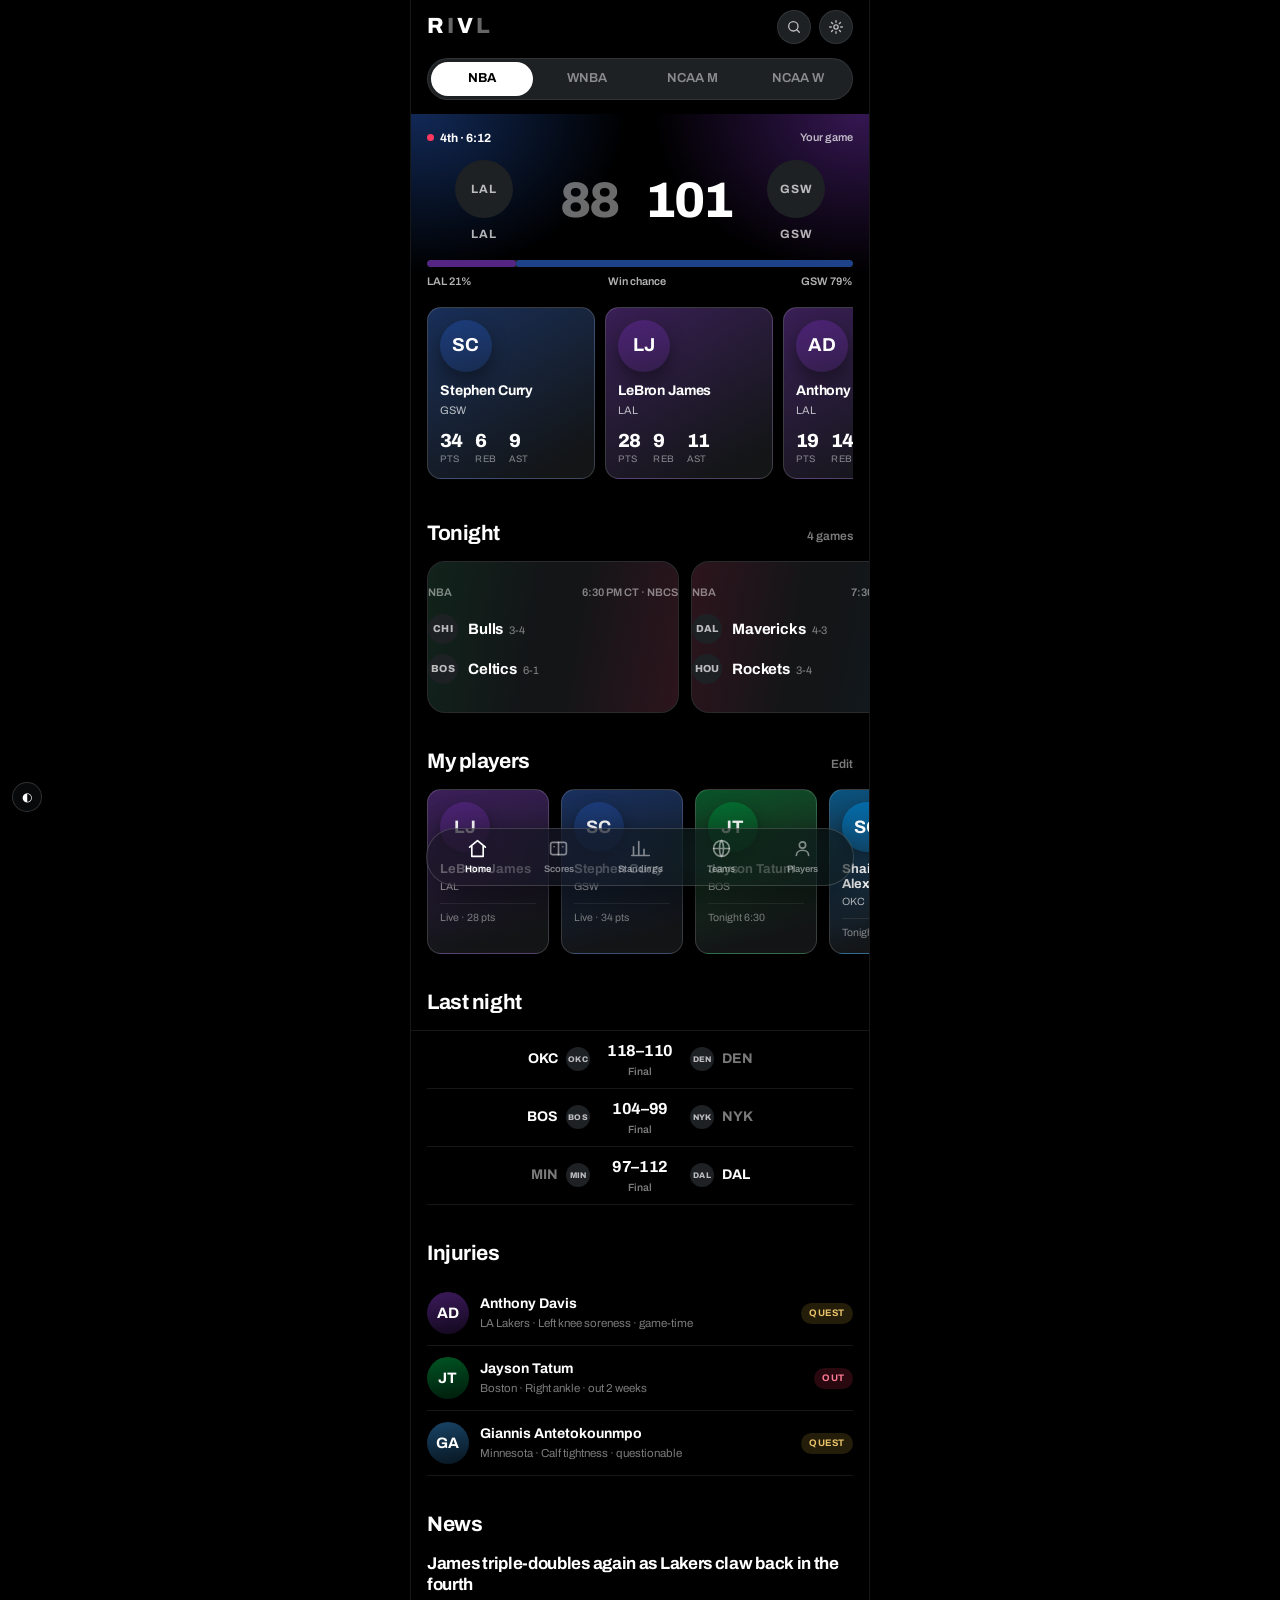
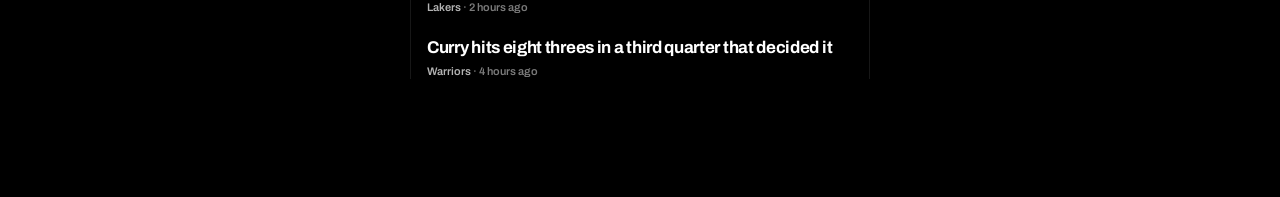
==== v6/index.html @ 4a5ff40b "v6: redesign mockup — Home and Game page Standalone design mockup at /v6/ built against the v1 desig" ====
<!doctype html>
<html lang="en">
<head>
<meta charset="utf-8">
<meta name="viewport" content="width=device-width,initial-scale=1,viewport-fit=cover,maximum-scale=1,user-scalable=no">
<meta name="theme-color" content="#000000">
<title>RIVL v6</title>
<link rel="preconnect" href="https://fonts.gstatic.com" crossorigin>
<link rel="stylesheet" href="https://fonts.googleapis.com/css2?family=Archivo:wght@400;500;600;700;800&display=swap">
<style>
:root{
  --L0:#000;--L1:#131517;--L2:#1E2124;
  --line:rgba(255,255,255,.09);--line2:rgba(255,255,255,.16);
  --t1:#fff;--t2:rgba(255,255,255,.70);--t3:rgba(255,255,255,.48);--t4:rgba(255,255,255,.32);
  --top:rgba(255,255,255,.055);
  --acc:#fff;--acc-ink:#000;
  --glass:rgba(16,18,20,.52);
  --f:'Archivo','Helvetica Neue',Arial,sans-serif;
  --gut:16px;--r:14px;--rl:18px;
  --ease:cubic-bezier(.2,.8,.2,1);
  --wash:.62;
  color-scheme:dark;
}
html[data-theme=light]{
  --L0:#EDF0F4;--L1:#fff;--L2:#E3E7EC;
  --line:rgba(0,0,0,.09);--line2:rgba(0,0,0,.15);
  --t1:#07090B;--t2:rgba(7,9,11,.62);--t3:rgba(7,9,11,.45);--t4:rgba(7,9,11,.3);
  --top:rgba(255,255,255,.9);--acc:#07090B;--acc-ink:#fff;
  --glass:rgba(255,255,255,.6);--wash:.22;color-scheme:light;
}
*{box-sizing:border-box;-webkit-tap-highlight-color:transparent}
html,body{margin:0;padding:0;background:var(--L0)}
body{font-family:var(--f);color:var(--t1);font-size:17px;line-height:1.35;
  -webkit-font-smoothing:antialiased;overflow-x:hidden;
  padding-bottom:calc(96px + env(safe-area-inset-bottom,0px))}
img{max-width:100%;display:block}
button{font:inherit;color:inherit;background:none;border:0;padding:0;cursor:pointer}
a{color:inherit;text-decoration:none}
.num{font-variant-numeric:tabular-nums;letter-spacing:-.025em}
.gut{padding-left:max(var(--gut),env(safe-area-inset-left,0px));padding-right:max(var(--gut),env(safe-area-inset-right,0px))}
.wrap{max-width:460px;margin-inline:auto;position:relative}
@media(min-width:520px){.wrap{border-inline:1px solid var(--line);min-height:100vh}}

/* press */
button,a.pressable,.card{transition:transform .3s var(--ease),background .3s var(--ease),opacity .3s var(--ease)}
button:active,a.pressable:active,.card:active{transition-duration:.06s}
.card:active{background:color-mix(in srgb,var(--t1) 6%,var(--L1))}

/* chrome */
.sbg{position:fixed;inset:0 0 auto;height:env(safe-area-inset-top,0px);z-index:40;background:var(--glass);
  backdrop-filter:blur(30px) saturate(1.8);-webkit-backdrop-filter:blur(30px) saturate(1.8)}
.hdr{position:relative;z-index:5;padding-top:calc(10px + env(safe-area-inset-top,0px));padding-bottom:4px;
  display:flex;align-items:center;justify-content:space-between;gap:10px}
.mark{font-weight:800;font-size:22px;letter-spacing:.14em}
.mark i{font-style:normal;opacity:.4}
.icons{display:flex;gap:8px}
.disc{width:34px;height:34px;border-radius:999px;background:var(--L2);display:grid;place-items:center;
  border:1px solid var(--line)}
.disc svg{width:16px;height:16px;stroke:var(--t2);fill:none;stroke-width:2;stroke-linecap:round}

.pills{display:flex;gap:3px;background:var(--L2);border:1px solid var(--line);border-radius:999px;padding:3px;margin-top:10px;
  position:sticky;top:calc(env(safe-area-inset-top,0px) + 4px);z-index:12}
.pills button{flex:1;border-radius:999px;padding:8px 2px;font-size:13px;font-weight:600;color:var(--t3);
  white-space:nowrap}
.pills button[aria-pressed=true]{background:var(--acc);color:var(--acc-ink);font-weight:700}

.tabs{position:fixed;left:50%;transform:translateX(-50%);bottom:calc(14px + env(safe-area-inset-bottom,0px));
  z-index:30;width:min(428px,calc(100% - 24px));display:flex;justify-content:space-between;
  background:var(--glass);backdrop-filter:blur(40px) saturate(1.9);-webkit-backdrop-filter:blur(40px) saturate(1.9);
  border:1px solid var(--line2);border-radius:999px;padding:9px 10px;box-shadow:0 14px 40px rgba(0,0,0,.5)}
.tabs button{flex:1;display:flex;flex-direction:column;align-items:center;gap:4px;font-size:9.5px;font-weight:600;color:var(--t3)}
.tabs button[aria-pressed=true]{color:var(--t1)}
.tabs svg{width:21px;height:21px;fill:none;stroke:currentColor;stroke-width:1.9;stroke-linecap:round;stroke-linejoin:round}

/* type */
.sec{font-size:21px;font-weight:700;letter-spacing:-.02em;margin:0}
.sechd{display:flex;align-items:baseline;justify-content:space-between;gap:10px;margin:34px 0 14px}
.sechd.tight{margin-top:20px}
.sechd .more{font-size:12px;color:var(--t3);font-weight:600}
.lbl{font-size:11px;font-weight:600;letter-spacing:.09em;text-transform:uppercase;color:var(--t4)}

/* plate */
.plate{background:linear-gradient(var(--top),transparent 56px),var(--L1);border:1px solid var(--line);
  border-radius:var(--rl);padding:16px}

/* crests */
.cr{border-radius:999px;background:var(--L2);display:grid;place-items:center;overflow:hidden;flex:none;position:relative}
.cr img{width:76%;height:76%;object-fit:contain}
.cr b{font-size:.34em;font-weight:800;letter-spacing:.02em;color:var(--t2)}
.cr.plain{background:transparent;border:0}
.cr.plain img{width:100%;height:100%}

/* headshot */
.hs{border-radius:999px;overflow:hidden;flex:none;position:relative;display:grid;place-items:center;
  background:linear-gradient(170deg,color-mix(in srgb,var(--tc) 70%,transparent),color-mix(in srgb,var(--tc) 22%,transparent))}
.hs img{width:100%;height:100%;object-fit:cover;object-position:top center}
.hs i{font-style:normal;font-weight:700;color:#fff;font-size:.36em;letter-spacing:.02em}
.hs.noimg img{display:none}

/* ===== LIVE HERO ===== */
.lh{position:relative;overflow:hidden;border-radius:0;margin-top:14px;padding:0 0 18px}
.lh .w{position:absolute;inset:0;pointer-events:none;opacity:var(--wash);
  background:
    radial-gradient(78% 72% at 2% 0%,var(--ha) 0%,transparent 58%),
    radial-gradient(78% 72% at 98% 0%,var(--aw) 0%,transparent 58%)}
.lh .fade{position:absolute;inset:auto 0 0;height:62%;background:linear-gradient(transparent,var(--L0) 92%);pointer-events:none}
.lh .in{position:relative;padding-top:16px}
.lh .top{display:flex;align-items:center;justify-content:space-between;font-size:11px;font-weight:600;color:var(--t2)}
.livedot{display:inline-flex;align-items:center;gap:6px;font-weight:700;color:var(--t1);font-size:12px}
.livedot i{width:7px;height:7px;border-radius:999px;background:#FF375F;box-shadow:0 0 0 0 rgba(255,55,95,.6);animation:pulse 2s var(--ease) infinite}
@keyframes pulse{0%{box-shadow:0 0 0 0 rgba(255,55,95,.55)}70%{box-shadow:0 0 0 9px rgba(255,55,95,0)}100%{box-shadow:0 0 0 0 rgba(255,55,95,0)}}
.lh .score{display:grid;grid-template-columns:1fr auto 1fr;align-items:center;gap:8px;margin-top:14px}
.lh .side{display:flex;flex-direction:column;align-items:center;gap:8px}
.lh .side .cr{width:58px;height:58px}
.lh .side b{font-size:12px;font-weight:700;letter-spacing:.07em;color:var(--t2)}
.lh .nums{display:flex;align-items:center;gap:16px}
.lh .nums span{font-size:50px;font-weight:800;letter-spacing:-.045em;font-variant-numeric:tabular-nums;min-width:2.6ch;text-align:center;line-height:1}
.lh .nums span.dim{opacity:.42}
.wp{margin-top:18px}
.wp .bar{height:7px;border-radius:999px;background:rgba(255,255,255,.14);overflow:hidden;display:flex}
.wp .bar i{display:block;height:100%;border-radius:999px;width:0;transition:width 1.1s var(--ease)}
.wp .cap{display:flex;justify-content:space-between;font-size:11px;color:var(--t2);margin-top:7px;font-weight:600}
.perf{display:flex;gap:10px;margin-top:18px;overflow-x:auto;scrollbar-width:none;padding-bottom:2px;
  scroll-snap-type:none}
.perf::-webkit-scrollbar{display:none}
.perf .pc{flex:none;width:168px;border-radius:var(--r);padding:12px;position:relative;overflow:hidden;
  background:linear-gradient(150deg,color-mix(in srgb,var(--tc) 58%,var(--L1)),var(--L1) 88%);
  border:1px solid var(--line2)}
.perf .pc .wmk{position:absolute;right:-16px;top:-14px;width:84px;opacity:.13;filter:grayscale(1) brightness(3)}
.perf .pc .hs{width:52px;height:52px;font-size:52px;box-shadow:0 8px 18px rgba(0,0,0,.38)}
.perf .pc h4{margin:10px 0 0;font-size:14px;font-weight:700;letter-spacing:-.01em;position:relative}
.perf .pc p{margin:2px 0 10px;font-size:11px;color:var(--t2);position:relative}
.perf .pc .line{display:flex;gap:12px;position:relative}
.perf .pc .line div{text-align:left}
.perf .pc .line b{display:block;font-size:19px;font-weight:800;letter-spacing:-.03em;font-variant-numeric:tabular-nums}
.perf .pc .line span{display:block;font-size:9.5px;color:var(--t3);text-transform:uppercase;letter-spacing:.07em}

/* game card */
.gc{position:relative;overflow:hidden;border-radius:var(--rl);border:1px solid var(--line);background:var(--L1)}
.gc .w{position:absolute;inset:0;opacity:.17;pointer-events:none;
  background:linear-gradient(100deg,var(--ha) -10%,transparent 44%,transparent 56%,var(--aw) 110%)}
.gc .in{position:relative;padding:13px 14px}
.gc .meta{display:flex;justify-content:space-between;font-size:11px;color:var(--t3);font-weight:600;margin-bottom:9px}
.gcrow{display:flex;align-items:center;gap:10px;padding:5px 0}
.gcrow .cr{width:30px;height:30px}
.gcrow .nm{flex:1;min-width:0;font-size:15px;font-weight:700;letter-spacing:-.01em;white-space:nowrap;overflow:hidden;text-overflow:ellipsis}
.gcrow .rc{font-size:11px;color:var(--t3);font-weight:400;margin-left:6px}
.gcrow .sc{font-size:21px;font-weight:800;letter-spacing:-.03em;font-variant-numeric:tabular-nums;min-width:44px;text-align:right}
.gcrow.lo{opacity:.44}
.tri{width:0;height:0;border-top:4px solid transparent;border-bottom:4px solid transparent;border-left:6px solid var(--t1);flex:none}
.tri.off{visibility:hidden}

/* rails */
.rail{display:flex;gap:12px;overflow-x:auto;scrollbar-width:none;
  padding-left:max(var(--gut),env(safe-area-inset-left,0px));padding-right:max(var(--gut),env(safe-area-inset-right,0px));
  scroll-padding-left:max(var(--gut),env(safe-area-inset-left,0px));
  scroll-snap-type:x proximity}
.rail::-webkit-scrollbar{display:none}
.rail>*{scroll-snap-align:start}
.rail .gc{flex:none;width:252px}

/* my players strip */
.mp{flex:none;width:122px;border-radius:var(--r);padding:12px;position:relative;overflow:hidden;
  background:linear-gradient(165deg,color-mix(in srgb,var(--tc) 62%,var(--L1)),var(--L1) 86%);border:1px solid var(--line2)}
.mp .wmk{position:absolute;right:-18px;bottom:-14px;width:76px;opacity:.14;filter:grayscale(1) brightness(3)}
.mp .hs{width:50px;height:50px;font-size:50px;box-shadow:0 7px 15px rgba(0,0,0,.35)}
.mp>b{display:block;margin-top:10px;font-size:13px;font-weight:700;letter-spacing:-.01em;position:relative;line-height:1.15}
.mp>span:not(.hs){display:block;font-size:10.5px;color:var(--t2);margin-top:3px;position:relative}
.mp>u{display:block;margin-top:9px;font-size:10.5px;color:var(--t3);text-decoration:none;position:relative;
  border-top:1px solid var(--line);padding-top:7px}

/* score rows */
.rows{border-top:1px solid var(--line)}
.srow{display:grid;grid-template-columns:1fr 84px 1fr;align-items:center;gap:8px;height:58px;
  border-bottom:1px solid var(--line)}
.srow .s{display:flex;align-items:center;gap:8px;min-width:0}
.srow .s.r{justify-content:flex-end}
.srow .cr{width:24px;height:24px}
.srow .ab{font-size:14px;font-weight:700;letter-spacing:.01em}
.srow .ab.lo{color:var(--t3)}
.srow .ax{text-align:center}
.srow .ax b{font-size:16px;font-weight:700;font-variant-numeric:tabular-nums;letter-spacing:-.02em}
.srow .ax span{display:block;font-size:10.5px;color:var(--t3);margin-top:2px;font-weight:600}

/* injuries */
.inj{display:flex;align-items:center;gap:11px;padding:11px 0;border-bottom:1px solid var(--line);width:100%;text-align:left}
.inj .hs{width:42px;height:42px;font-size:42px}
.inj .t{flex:1;min-width:0}
.inj .t b{display:block;font-size:14px;font-weight:700}
.inj .t span{display:block;font-size:11.5px;color:var(--t3);margin-top:2px;white-space:nowrap;overflow:hidden;text-overflow:ellipsis}
.tag{font-size:9.5px;font-weight:700;letter-spacing:.06em;text-transform:uppercase;padding:4px 8px;border-radius:999px;flex:none}
.tag.out{background:rgba(255,55,95,.16);color:#FF7B96}
.tag.q{background:rgba(224,179,65,.16);color:#E8C169}

/* news */
.news{display:block;margin-bottom:22px}
.news .im{aspect-ratio:16/9;border-radius:var(--r);overflow:hidden;background:var(--L2);position:relative}
.news .im img{width:100%;height:100%;object-fit:cover}
.news h4{margin:11px 0 0;font-size:17px;font-weight:700;letter-spacing:-.018em;line-height:1.26}
.news p{margin:5px 0 0;font-size:11px;color:var(--t3);font-weight:600}
.news .kick{color:var(--t2)}

/* ====== GAME PAGE ====== */
.ghero{position:relative;overflow:hidden}
.ghero .w{position:absolute;inset:0;opacity:var(--wash);pointer-events:none;
  background:radial-gradient(76% 76% at 0% -6%,var(--ha) 0%,transparent 58%),
             radial-gradient(76% 76% at 100% -6%,var(--aw) 0%,transparent 58%)}
.ghero.one .w{background:radial-gradient(96% 82% at 50% -10%,var(--win) 0%,transparent 62%)}
.ghero .fade{position:absolute;inset:auto 0 0;height:56%;background:linear-gradient(transparent,var(--L0) 94%);pointer-events:none}
.ghero .in{position:relative;padding-top:calc(8px + env(safe-area-inset-top,0px));padding-bottom:16px}
.gnav{display:flex;align-items:center;justify-content:space-between;height:40px}
.gnav .disc{background:rgba(255,255,255,.1);border-color:var(--line2)}
.gsc{display:grid;grid-template-columns:1fr auto 1fr;align-items:center;gap:6px;margin-top:10px}
.gsc .side{display:flex;flex-direction:column;align-items:center;gap:9px}
.gsc .side .cr{width:64px;height:64px;filter:drop-shadow(0 6px 14px rgba(0,0,0,.45))}
.gsc .side b{font-size:13px;font-weight:700;letter-spacing:.06em}
.gsc .side em{font-style:normal;font-size:11px;color:var(--t3);font-weight:600}
.gsc .mid{text-align:center}
.gsc .mid .n{display:flex;align-items:center;gap:15px}
.gsc .mid .n span{font-size:46px;font-weight:800;letter-spacing:-.05em;font-variant-numeric:tabular-nums;min-width:2.7ch;line-height:1}
.gsc .mid .n span.dim{opacity:.4}
.gsc .mid .st{margin-top:8px;font-size:11.5px;font-weight:700;color:var(--t2)}
.gtabs{display:flex;gap:22px;overflow-x:auto;scrollbar-width:none;border-bottom:1px solid var(--line);
  position:sticky;top:env(safe-area-inset-top,0px);z-index:10;background:var(--L0)}
.gtabs::-webkit-scrollbar{display:none}
.gtabs button{padding:13px 0;font-size:16px;font-weight:500;color:var(--t3);position:relative;white-space:nowrap}
.gtabs button[aria-pressed=true]{color:var(--t1);font-weight:700}
.gtabs button[aria-pressed=true]::after{content:"";position:absolute;left:0;right:0;bottom:-1px;height:3px;border-radius:999px;background:var(--acc)}

/* line score */
.ls{width:100%;border-collapse:collapse}
.ls th{font-size:10.5px;font-weight:600;color:var(--t3);text-transform:uppercase;letter-spacing:.08em;padding-bottom:9px;text-align:center}
.ls th:first-child{text-align:left}
.ls td{font-size:14px;font-variant-numeric:tabular-nums;text-align:center;padding:9px 0;color:var(--t2)}
.ls td:first-child{text-align:left}
.ls td:last-child,.ls th:last-child{font-weight:800;color:var(--t1)}
.ls tr+tr td{border-top:1px solid var(--line)}
.ls .tm{display:flex;align-items:center;gap:9px;font-weight:700;color:var(--t1);font-size:14px}
.ls .tm .cr{width:24px;height:24px}

/* comparison */
.cmp{padding:13px 0}
.cmp+.cmp{border-top:1px solid var(--line)}
.cmp .tp{display:flex;align-items:baseline;justify-content:space-between;gap:10px}
.cmp .tp b{font-size:14px;font-weight:800;font-variant-numeric:tabular-nums}
.cmp .tp b.w{color:var(--t1)}
.cmp .tp b.l{color:var(--t3);font-weight:600}
.cmp .tp span{flex:1;text-align:center;font-size:12px;color:var(--t3)}
.cmp .tk{display:flex;gap:3px;margin-top:9px;height:7px}
.cmp .tk div{flex:1;background:rgba(255,255,255,.1);border-radius:999px;overflow:hidden;display:flex}
html[data-theme=light] .cmp .tk div{background:rgba(0,0,0,.08)}
.cmp .tk div:first-child{justify-content:flex-end}
.cmp .tk i{display:block;height:100%;border-radius:999px;width:0;transition:width .9s var(--ease)}

/* box score */
.bx{display:flex;border-top:1px solid var(--line);border-bottom:1px solid var(--line)}
.bxl{flex:none;width:126px;background:rgba(255,255,255,.035);border-right:1px solid var(--line2)}
html[data-theme=light] .bxl{background:rgba(0,0,0,.025)}
.bxr{overflow-x:auto;flex:1;min-width:0;-webkit-overflow-scrolling:touch;scrollbar-width:none}
.bxr::-webkit-scrollbar{display:none}
.bx table{border-collapse:collapse;width:100%}
.bx th{font-size:10px;font-weight:600;color:var(--t3);text-transform:uppercase;letter-spacing:.08em;height:32px;
  text-align:right;white-space:nowrap;padding-right:12px}
.bxl th{text-align:left;padding-left:var(--gut);padding-right:6px}
.bxr th{min-width:44px}
.bx td{height:44px;font-size:13.5px;font-variant-numeric:tabular-nums;border-top:1px solid var(--line);white-space:nowrap}
.bxl td{padding-left:var(--gut);padding-right:6px;font-weight:700;overflow:hidden;text-overflow:ellipsis;max-width:126px}
.bxl td small{color:var(--t4);font-weight:400;margin-left:4px;font-size:10px}
.bxr td{text-align:right;padding-right:12px;color:var(--t2)}
.bx .bnd td,.bx .bnd th{height:30px;font-size:10px;font-weight:600;color:var(--t3);text-transform:uppercase;
  letter-spacing:.08em;background:rgba(255,255,255,.035);border-top:1px solid var(--line)}
html[data-theme=light] .bx .bnd td,html[data-theme=light] .bx .bnd th{background:rgba(0,0,0,.025)}
.bx tr.tt td{font-weight:800;color:var(--t1)}

/* shot chart */
.court{position:relative;aspect-ratio:50/47;background:var(--L0);overflow:hidden}
.court svg{position:absolute;inset:0;width:100%;height:100%}
.ctl{display:flex;gap:7px;overflow-x:auto;scrollbar-width:none;padding-block:14px}
.ctl::-webkit-scrollbar{display:none}
.ctl button{flex:none;padding:8px 14px;border-radius:999px;background:var(--L2);border:1px solid var(--line);
  font-size:12px;font-weight:600;color:var(--t3)}
.ctl button[aria-pressed=true]{background:var(--acc);color:var(--acc-ink);border-color:transparent}
.lg{display:flex;justify-content:center;gap:18px;font-size:11px;color:var(--t3);padding-bottom:4px;font-weight:600}
.lg span{display:inline-flex;align-items:center;gap:6px}
.lg i{width:9px;height:9px;border-radius:999px;display:block}

/* plays */
.play{display:flex;gap:12px;padding:12px 0;border-bottom:1px solid var(--line);align-items:flex-start}
.play .ck{font-size:11px;color:var(--t3);font-variant-numeric:tabular-nums;width:38px;flex:none;padding-top:2px;font-weight:600}
.play .cr{width:22px;height:22px;flex:none}
.play .tx{flex:1;min-width:0;font-size:13.5px;color:var(--t2);line-height:1.4}
.play .rs{font-size:12px;font-variant-numeric:tabular-nums;color:var(--t3);flex:none;font-weight:600;padding-top:2px}
.play.big .tx{color:var(--t1);font-weight:700}
.play.big .rs{color:var(--t1);font-weight:800}

/* watch */
.watch{display:flex;align-items:center;gap:12px;padding:13px 0;border-bottom:1px solid var(--line);width:100%;text-align:left}
.watch .bx2{width:40px;height:40px;border-radius:10px;background:var(--L2);display:grid;place-items:center;
  font-size:10px;font-weight:800;letter-spacing:.04em;color:var(--t2);flex:none}
.watch b{flex:1;font-size:14px;font-weight:700}
.watch span{font-size:11.5px;color:var(--t3);font-weight:600}

/* misc */
.rise{opacity:0;transform:translateY(10px);animation:rise .5s var(--ease) forwards}
@keyframes rise{to{opacity:1;transform:none}}
@media(prefers-reduced-motion:reduce){.rise{animation:none;opacity:1;transform:none}
  .livedot i{animation:none}.wp .bar i,.cmp .tk i{transition:none}}
.hide{display:none!important}
.themer{position:fixed;left:12px;bottom:calc(88px + env(safe-area-inset-bottom,0px));z-index:45;
  width:30px;height:30px;border-radius:999px;background:var(--glass);border:1px solid var(--line2);
  backdrop-filter:blur(20px);-webkit-backdrop-filter:blur(20px);display:grid;place-items:center;font-size:12px}
</style>
</head>
<body>
<div class="sbg"></div>
<div class="wrap">
  <main id="main"></main>
</div>

<nav class="tabs" id="tabs"></nav>

<script>
/* ============================================================
   RIVL v6 — design mockup. Sample data, real ESPN art.
   ============================================================ */
var LOGO = function(lg, ab){ return 'https://a.espncdn.com/i/teamlogos/'+lg+'/500/'+ab+'.png'; };
var HEAD = function(id){ return 'https://a.espncdn.com/combiner/i?img=/i/headshots/nba/players/full/'+id+'.png&w=254&h=185'; };

var T = {
  lal:{ab:'LAL',lg:'nba',name:'Lakers',full:'LA Lakers',c:'#552583',rec:'4-3'},
  gs :{ab:'GSW',lg:'nba',name:'Warriors',full:'Golden State',c:'#1D428A',rec:'5-2',slug:'gs'},
  bos:{ab:'BOS',lg:'nba',name:'Celtics',full:'Boston',c:'#007A33',rec:'6-1'},
  chi:{ab:'CHI',lg:'nba',name:'Bulls',full:'Chicago',c:'#CE1141',rec:'3-4'},
  okc:{ab:'OKC',lg:'nba',name:'Thunder',full:'Oklahoma City',c:'#007AC1',rec:'6-1'},
  den:{ab:'DEN',lg:'nba',name:'Nuggets',full:'Denver',c:'#0E2240',rec:'5-2'},
  dal:{ab:'DAL',lg:'nba',name:'Mavericks',full:'Dallas',c:'#00538C',rec:'4-3'},
  hou:{ab:'HOU',lg:'nba',name:'Rockets',full:'Houston',c:'#CE1141',rec:'3-4'},
  min:{ab:'MIN',lg:'nba',name:'Timberwolves',full:'Minnesota',c:'#236192',rec:'4-3'},
  nyk:{ab:'NYK',lg:'nba',name:'Knicks',full:'New York',c:'#F58426',rec:'5-2'}
};
function logoUrl(k){ var t=T[k]; return LOGO(t.lg, t.slug||k); }

function esc(s){ return String(s==null?'':s).replace(/[&<>"']/g,function(c){return {'&':'&amp;','<':'&lt;','>':'&gt;','"':'&quot;',"'":'&#39;'}[c];}); }
function initials(n){ return String(n||'').split(/\s+/).map(function(w){return w[0]||'';}).join('').slice(0,2).toUpperCase(); }

function crest(k, size, plain){
  var t=T[k];
  return '<span class="cr'+(plain?' plain':'')+'" style="width:'+size+'px;height:'+size+'px;font-size:'+size+'px">'
    +'<b>'+esc(t.ab)+'</b>'
    +'<img src="'+logoUrl(k)+'" alt="'+esc(t.full)+'" loading="lazy" onerror="this.remove()">'
    +'</span>';
}
function shot(id, name, color, size){
  return '<span class="hs" style="--tc:'+color+';width:'+size+'px;height:'+size+'px;font-size:'+size+'px">'
    +'<i>'+esc(initials(name))+'</i>'
    +'<img src="'+HEAD(id)+'" alt="'+esc(name)+'" loading="lazy" onerror="this.parentNode.classList.add(\'noimg\');this.remove()">'
    +'</span>';
}

/* ---------- data ---------- */
var LIVE = {
  home:'gs', away:'lal', hs:101, as:88, clock:'4th · 6:12', wp:0.79,
  performers:[
    {id:3975,  n:'Stephen Curry',  t:'gs',  l:[['34','Pts'],['6','Reb'],['9','Ast']]},
    {id:1966,  n:'LeBron James',   t:'lal', l:[['28','Pts'],['9','Reb'],['11','Ast']]},
    {id:6583,  n:'Anthony Davis',  t:'lal', l:[['19','Pts'],['14','Reb'],['3','Blk']]}
  ]
};
var TONIGHT = [
  {a:'chi',h:'bos',t:'6:30 PM CT',tv:'NBCS'},
  {a:'dal',h:'hou',t:'7:30 PM CT',tv:'Sling'},
  {a:'min',h:'den',t:'8:00 PM CT',tv:'Prime'},
  {a:'nyk',h:'okc',t:'9:00 PM CT',tv:'Sling'}
];
var LASTNIGHT = [
  {a:'okc',h:'den',as:118,hs:110},
  {a:'bos',h:'nyk',as:104,hs:99},
  {a:'min',h:'dal',as:97,hs:112}
];
var MYPLAYERS = [
  {id:1966,n:'LeBron James',t:'lal',next:'Live · 28 pts'},
  {id:3975,n:'Stephen Curry',t:'gs',next:'Live · 34 pts'},
  {id:4065648,n:'Jayson Tatum',t:'bos',next:'Tonight 6:30'},
  {id:4278073,n:'Shai Gilgeous-Alexander',t:'okc',next:'Tonight 9:00'},
  {id:3945274,n:'Luka Dončić',t:'dal',next:'Tonight 7:30'}
];
var INJ = [
  {id:6583,n:'Anthony Davis',t:'lal',st:'q',w:'Left knee soreness · game-time'},
  {id:4065648,n:'Jayson Tatum',t:'bos',st:'out',w:'Right ankle · out 2 weeks'},
  {id:3032977,n:'Giannis Antetokounmpo',t:'min',st:'q',w:'Calf tightness · questionable'}
];
var NEWS = [
  {k:'Lakers',h:'James triple-doubles again as Lakers claw back in the fourth',s:'2 hours ago',im:'https://a.espncdn.com/i/teamlogos/nba/500/lal.png'},
  {k:'Warriors',h:'Curry hits eight threes in a third quarter that decided it',s:'4 hours ago',im:'https://a.espncdn.com/i/teamlogos/nba/500/gs.png'}
];

/* ---------- icons ---------- */
var IC = {
  home:'<path d="M3 10.5 12 3l9 7.5"/><path d="M5.5 9.5V21h13V9.5"/>',
  scores:'<rect x="3" y="5" width="18" height="14" rx="2.5"/><path d="M12 5v14M7 10h0M17 10h0"/>',
  stand:'<path d="M4 20V10M10 20V4M16 20v-7M22 20H2"/>',
  teams:'<circle cx="12" cy="12" r="9"/><path d="M3 12h18M12 3c3 3.5 3 14.5 0 18M12 3c-3 3.5-3 14.5 0 18"/>',
  players:'<circle cx="12" cy="8" r="3.6"/><path d="M5 20c0-3.6 3.1-6 7-6s7 2.4 7 6"/>',
  search:'<circle cx="11" cy="11" r="7"/><path d="m20 20-3.5-3.5"/>',
  gear:'<circle cx="12" cy="12" r="3.2"/><path d="M12 2.5v2.4M12 19.1v2.4M21.5 12h-2.4M4.9 12H2.5M18.7 5.3 17 7M7 17l-1.7 1.7M18.7 18.7 17 17M7 7 5.3 5.3"/>',
  back:'<path d="m14.5 5-7 7 7 7"/>',
  share:'<path d="M12 15V3M8.5 6.5 12 3l3.5 3.5"/><path d="M5 13v6.5h14V13"/>'
};
function svg(p){ return '<svg viewBox="0 0 24 24" aria-hidden="true">'+p+'</svg>'; }

/* ---------- HOME ---------- */
function gameCard(g, href){
  var a=T[g.a], h=T[g.h];
  var fin = g.as!=null;
  var aw = fin && g.as>g.hs, hw = fin && g.hs>g.as;
  return '<a class="gc pressable" href="'+(href||'#game')+'" style="--ha:'+h.c+';--aw:'+a.c+'">'
    +'<span class="w"></span><span class="in">'
    +'<span class="meta"><span>NBA</span><span>'+esc(fin?'Final':(g.t||''))+(g.tv&&!fin?' · '+esc(g.tv):'')+'</span></span>'
    +'<span class="gcrow'+(fin&&!aw?' lo':'')+'">'+crest(g.a,30)+'<span class="nm">'+esc(a.name)+'<span class="rc">'+esc(a.rec)+'</span></span><span class="sc num">'+(fin?g.as:'')+'</span><span class="tri'+(aw?'':' off')+'"></span></span>'
    +'<span class="gcrow'+(fin&&!hw?' lo':'')+'">'+crest(g.h,30)+'<span class="nm">'+esc(h.name)+'<span class="rc">'+esc(h.rec)+'</span></span><span class="sc num">'+(fin?g.hs:'')+'</span><span class="tri'+(hw?'':' off')+'"></span></span>'
    +'</span></a>';
}

function viewHome(){
  var g=LIVE, h=T[g.home], a=T[g.away];
  var wpH=Math.round(g.wp*100);

  var hero='<section class="lh rise" style="--ha:'+h.c+';--aw:'+a.c+';animation-delay:.02s">'
    +'<span class="w"></span><span class="fade"></span>'
    +'<div class="in gut">'
      +'<div class="top"><span class="livedot"><i></i>'+esc(g.clock)+'</span><span>Your game</span></div>'
      +'<a class="score pressable" href="#game">'
        +'<span class="side">'+crest(g.away,58)+'<b>'+esc(a.ab)+'</b></span>'
        +'<span class="nums"><span class="num dim">'+g.as+'</span><span class="num">'+g.hs+'</span></span>'
        +'<span class="side">'+crest(g.home,58)+'<b>'+esc(h.ab)+'</b></span>'
      +'</a>'
      +'<div class="wp"><div class="bar">'
        +'<i data-w="'+(100-wpH)+'" style="background:'+a.c+'"></i>'
        +'<i data-w="'+wpH+'" style="background:'+h.c+'"></i>'
      +'</div><div class="cap"><span>'+esc(a.ab)+' '+(100-wpH)+'%</span><span>Win chance</span><span>'+esc(h.ab)+' '+wpH+'%</span></div></div>'
      +'<div class="perf">'+g.performers.map(function(p){
          var t=T[p.t];
          return '<div class="pc" style="--tc:'+t.c+'">'
            +'<img class="wmk" src="'+logoUrl(p.t)+'" alt="" onerror="this.remove()">'
            +shot(p.id,p.n,t.c,52)
            +'<h4>'+esc(p.n)+'</h4><p>'+esc(t.ab)+'</p>'
            +'<div class="line">'+p.l.map(function(x){return '<div><b class="num">'+x[0]+'</b><span>'+x[1]+'</span></div>';}).join('')+'</div>'
          +'</div>';
        }).join('')+'</div>'
    +'</div></section>';

  var tonight='<div class="gut sechd tight rise" style="animation-delay:.08s"><h2 class="sec">Tonight</h2><span class="more">4 games</span></div>'
    +'<div class="rail rise" style="animation-delay:.1s">'+TONIGHT.map(function(x){return gameCard(x);}).join('')+'</div>';

  var players='<div class="gut sechd rise" style="animation-delay:.14s"><h2 class="sec">My players</h2><span class="more">Edit</span></div>'
    +'<div class="rail rise" style="animation-delay:.16s">'+MYPLAYERS.map(function(p){
        var t=T[p.t];
        return '<a class="mp pressable" href="#game" style="--tc:'+t.c+'">'
          +'<img class="wmk" src="'+logoUrl(p.t)+'" alt="" onerror="this.remove()">'
          +shot(p.id,p.n,t.c,50)
          +'<b>'+esc(p.n)+'</b><span>'+esc(t.ab)+'</span><u>'+esc(p.next)+'</u></a>';
      }).join('')+'</div>';

  var last='<div class="gut sechd rise" style="animation-delay:.2s"><h2 class="sec">Last night</h2></div>'
    +'<div class="rows gut rise" style="animation-delay:.22s">'+LASTNIGHT.map(function(g){
        var aw=g.as>g.hs;
        return '<a class="srow pressable" href="#game">'
          +'<span class="s r"><span class="ab'+(aw?'':' lo')+'">'+esc(T[g.a].ab)+'</span>'+crest(g.a,24)+'</span>'
          +'<span class="ax"><b class="num">'+g.as+'–'+g.hs+'</b><span>Final</span></span>'
          +'<span class="s">'+crest(g.h,24)+'<span class="ab'+(aw?' lo':'')+'">'+esc(T[g.h].ab)+'</span></span></a>';
      }).join('')+'</div>';

  var inj='<div class="gut sechd rise" style="animation-delay:.26s"><h2 class="sec">Injuries</h2></div>'
    +'<div class="gut rise" style="animation-delay:.28s">'+INJ.map(function(p){
        var t=T[p.t];
        return '<button class="inj pressable">'+shot(p.id,p.n,t.c,42)
          +'<span class="t"><b>'+esc(p.n)+'</b><span>'+esc(t.full)+' · '+esc(p.w)+'</span></span>'
          +'<span class="tag '+p.st+'">'+(p.st==='out'?'Out':'Quest')+'</span></button>';
      }).join('')+'</div>';

  var news='<div class="gut sechd rise" style="animation-delay:.32s"><h2 class="sec">News</h2></div>'
    +'<div class="gut rise" style="animation-delay:.34s">'+NEWS.map(function(n){
        return '<a class="news pressable" href="#home"><span class="im" style="background:linear-gradient(140deg,'+T[n.k==='Lakers'?'lal':'gs'].c+',#0b0d0f)">'
          +'</span><h4>'+esc(n.h)+'</h4><p><span class="kick">'+esc(n.k)+'</span> · '+esc(n.s)+'</p></a>';
      }).join('')+'</div>';

  return '<header class="hdr gut"><span class="mark">R<i>I</i>V<i>L</i></span>'
    +'<span class="icons"><span class="disc">'+svg(IC.search)+'</span><span class="disc">'+svg(IC.gear)+'</span></span></header>'
    +'<div class="gut"><div class="pills">'
      +'<button aria-pressed="true">NBA</button><button aria-pressed="false">WNBA</button>'
      +'<button aria-pressed="false">NCAA M</button><button aria-pressed="false">NCAA W</button></div></div>'
    +hero+tonight+players+last+inj+news;
}

/* ---------- GAME ---------- */
var BOX = {
  starters:[
    {id:3975,n:'S. Curry',p:'G',s:[34,'12-21','8-14','2-2',6,9,2,0,3,2,'+14']},
    {id:4397424,n:'B. Podziemski',p:'G',s:[12,'5-9','2-5','0-0',4,3,1,0,1,3,'+9']},
    {id:4278104,n:'J. Kuminga',p:'F',s:[17,'7-13','1-3','2-3',7,2,0,1,2,4,'+11']},
    {id:3032978,n:'D. Green',p:'F',s:[6,'2-5','0-2','2-2',8,7,2,2,3,5,'+16']},
    {id:4683856,n:'Q. Post',p:'C',s:[9,'4-7','1-2','0-0',6,1,0,1,0,2,'+4']}
  ],
  bench:[
    {id:4066648,n:'M. Moody',p:'G',s:[11,'4-8','3-6','0-0',3,1,1,0,1,1,'+5']},
    {id:4397102,n:'G. Santos',p:'F',s:[8,'3-6','1-2','1-2',5,2,1,0,2,3,'-2']},
    {id:4683935,n:'T. Jackson-Davis',p:'C',s:[4,'2-4','0-0','0-0',6,1,0,2,1,2,'+1']}
  ],
  tot:[101,'39-73','16-34','7-9',45,26,7,6,13,22,''],
  cols:['Pts','FG','3PT','FT','Reb','Ast','Stl','Blk','TO','PF','+/−']
};
var PLAYS=[
  {c:'6:12',t:'gs',x:'Stephen Curry makes 27-foot three point jumper (Draymond Green assists)',s:'88-101',big:true},
  {c:'6:35',t:'lal',x:'LeBron James misses driving layup',s:'88-98'},
  {c:'6:41',t:'gs',x:'Jonathan Kuminga defensive rebound',s:'88-98'},
  {c:'7:02',t:'lal',x:'Anthony Davis makes two point shot (LeBron James assists)',s:'88-98',big:true},
  {c:'7:28',t:'gs',x:'Golden State Warriors full timeout',s:'86-98'},
  {c:'7:44',t:'gs',x:'Brandin Podziemski makes 25-foot three point jumper',s:'86-98',big:true}
];
var CMP=[
  ['Field goals','40.2%','42.7%',48,52],
  ['3-pointers','28.2%','47.8%',37,63],
  ['Free throws','75.0%','82.4%',48,52],
  ['Rebounds','56','55',51,49],
  ['Assists','18','31',37,63],
  ['Turnovers','22','17',56,44],
  ['Points in paint','36','28',56,44],
  ['Fast break','9','18',33,67]
];

function shotsSvg(){
  function pts(seed,n,cx,sp){
    var out='',r=seed;
    for(var i=0;i<n;i++){
      r=(r*9301+49297)%233280; var u=r/233280;
      r=(r*9301+49297)%233280; var v=r/233280;
      var x=cx+(u-0.5)*sp, y=12+v*72;
      var made=((i*7+seed)%10)<4;
      out += made
        ? '<circle cx="'+x.toFixed(1)+'" cy="'+y.toFixed(1)+'" r="1.5" fill="var(--c)" opacity=".9"/>'
        : '<path d="M'+(x-1.3).toFixed(1)+' '+(y-1.3).toFixed(1)+'l2.6 2.6M'+(x+1.3).toFixed(1)+' '+(y-1.3).toFixed(1)+'l-2.6 2.6" stroke="var(--c)" stroke-width="1" opacity=".75" fill="none"/>';
    }
    return out;
  }
  return '<svg viewBox="0 0 100 94" preserveAspectRatio="none">'
    +'<g stroke="rgba(255,255,255,.18)" fill="none" stroke-width=".7">'
    +'<rect x="2" y="2" width="96" height="90"/>'
    +'<path d="M2 47h96"/><circle cx="50" cy="47" r="9"/>'
    +'<rect x="2" y="32" width="19" height="30"/><rect x="79" y="32" width="19" height="30"/>'
    +'<path d="M21 32a15 15 0 0 1 0 30M79 32a15 15 0 0 0 0 30"/>'
    +'<path d="M2 10a46 46 0 0 1 0 74M98 10a46 46 0 0 0 0 74"/>'
    +'</g>'
    +'<g style="--c:'+T.lal.c+'">'+pts(11,34,22,30)+'</g>'
    +'<g style="--c:'+T.gs.c+'">'+pts(29,38,78,30)+'</g>'
    +'</svg>';
}

function viewGame(tab){
  tab = tab||'sum';
  var h=T[LIVE.home], a=T[LIVE.away];
  var tabs=[['sum','Summary'],['box','Box score'],['play','Plays'],['shot','Shots']];

  var hero='<section class="ghero" style="--ha:'+h.c+';--aw:'+a.c+'">'
    +'<span class="w"></span><span class="fade"></span>'
    +'<div class="in gut">'
      +'<div class="gnav"><a class="disc" href="#home" aria-label="Back">'+svg(IC.back)+'</a>'
        +'<span class="livedot"><i></i>'+esc(LIVE.clock)+'</span>'
        +'<span class="disc">'+svg(IC.share)+'</span></div>'
      +'<div class="gsc">'
        +'<span class="side">'+crest(LIVE.away,64)+'<b>'+esc(a.ab)+'</b><em>'+esc(a.rec)+'</em></span>'
        +'<span class="mid"><span class="n"><span class="num dim">'+LIVE.as+'</span><span class="num">'+LIVE.hs+'</span></span>'
          +'<span class="st">Chase Center · Sling</span></span>'
        +'<span class="side">'+crest(LIVE.home,64)+'<b>'+esc(h.ab)+'</b><em>'+esc(h.rec)+'</em></span>'
      +'</div>'
    +'</div></section>'
    +'<div class="gut"><div class="gtabs">'+tabs.map(function(t){
        return '<button data-tab="'+t[0]+'" aria-pressed="'+(tab===t[0])+'">'+t[1]+'</button>';
      }).join('')+'</div></div>';

  var body='';
  if(tab==='sum'){
    body='<div class="gut"><div class="sechd"><h2 class="sec">Line score</h2></div>'
      +'<div class="plate"><table class="ls">'
      +'<tr><th>&nbsp;</th><th>1</th><th>2</th><th>3</th><th>4</th><th>T</th></tr>'
      +'<tr><td><span class="tm">'+crest(LIVE.away,24)+esc(a.ab)+'</span></td><td>24</td><td>21</td><td>25</td><td>18</td><td>'+LIVE.as+'</td></tr>'
      +'<tr><td><span class="tm">'+crest(LIVE.home,24)+esc(h.ab)+'</span></td><td>28</td><td>22</td><td>33</td><td>18</td><td>'+LIVE.hs+'</td></tr>'
      +'</table></div></div>'

      +'<div class="gut sechd"><h2 class="sec">Leading the way</h2></div>'
      +'<div class="rail">'+LIVE.performers.map(function(p){
          var t=T[p.t];
          return '<div class="pc mp" style="--tc:'+t.c+';width:170px">'
            +'<img class="wmk" src="'+logoUrl(p.t)+'" alt="" onerror="this.remove()">'
            +shot(p.id,p.n,t.c,54)
            +'<b>'+esc(p.n)+'</b><span>'+esc(t.full)+'</span>'
            +'<u style="display:flex;gap:14px;border-top:1px solid var(--line);padding-top:9px;margin-top:9px">'
            +p.l.map(function(x){return '<span style="color:var(--t3)"><b style="display:block;color:var(--t1);font-size:18px;font-weight:800;letter-spacing:-.03em" class="num">'+x[0]+'</b>'+x[1]+'</span>';}).join('')
            +'</u></div>';
        }).join('')+'</div>'

      +'<div class="gut sechd"><h2 class="sec">Team stats</h2></div>'
      +'<div class="gut"><div class="plate">'+CMP.map(function(r){
          var aWin=parseFloat(r[1])>parseFloat(r[2]);
          if(r[0]==='Turnovers') aWin=!aWin;
          return '<div class="cmp"><div class="tp">'
            +'<b class="num '+(aWin?'w':'l')+'">'+r[1]+'</b><span>'+r[0]+'</span><b class="num '+(aWin?'l':'w')+'">'+r[2]+'</b></div>'
            +'<div class="tk"><div><i data-w="'+r[3]+'" style="background:'+a.c+'"></i></div><div><i data-w="'+r[4]+'" style="background:'+h.c+'"></i></div></div></div>';
        }).join('')+'</div></div>'

      +'<div class="gut sechd"><h2 class="sec">Injury report</h2></div>'
      +'<div class="gut">'+INJ.slice(0,2).map(function(p){
          var t=T[p.t];
          return '<button class="inj pressable">'+shot(p.id,p.n,t.c,42)
            +'<span class="t"><b>'+esc(p.n)+'</b><span>'+esc(p.w)+'</span></span>'
            +'<span class="tag '+p.st+'">'+(p.st==='out'?'Out':'Quest')+'</span></button>';
        }).join('')+'</div>'

      +'<div class="gut sechd"><h2 class="sec">Where to watch</h2></div>'
      +'<div class="gut">'
      +'<button class="watch pressable"><span class="bx2">SLING</span><b>Sling TV</b><span>Open app</span></button>'
      +'<button class="watch pressable"><span class="bx2">NBA</span><b>League Pass</b><span>Open app</span></button>'
      +'</div>';
  }

  if(tab==='box'){
    var row=function(p){
      return '<tr><td>'+esc(p.n)+' <small>'+esc(p.p)+'</small></td></tr>';
    };
    var rrow=function(p){
      return '<tr>'+p.s.map(function(v){return '<td>'+esc(v)+'</td>';}).join('')+'</tr>';
    };
    body='<div class="gut sechd" style="display:flex;align-items:center;gap:10px">'
      +crest(LIVE.home,26)+'<h2 class="sec" style="flex:1">'+esc(h.full)+'</h2>'
      +'<span class="more">All stats</span></div>'
      +'<div class="bx">'
        +'<div class="bxl"><table>'
          +'<tr><th>Player</th></tr>'
          +'<tr class="bnd"><td>Starters</td></tr>'
          +BOX.starters.map(row).join('')
          +'<tr class="bnd"><td>Bench</td></tr>'
          +BOX.bench.map(row).join('')
          +'<tr class="tt"><td>Team</td></tr>'
        +'</table></div>'
        +'<div class="bxr"><table>'
          +'<tr>'+BOX.cols.map(function(c){return '<th>'+c+'</th>';}).join('')+'</tr>'
          +'<tr class="bnd"><th colspan="'+BOX.cols.length+'">&nbsp;</th></tr>'
          +BOX.starters.map(rrow).join('')
          +'<tr class="bnd"><th colspan="'+BOX.cols.length+'">&nbsp;</th></tr>'
          +BOX.bench.map(rrow).join('')
          +'<tr class="tt">'+BOX.tot.map(function(v){return '<td>'+esc(v)+'</td>';}).join('')+'</tr>'
        +'</table></div>'
      +'</div>'
      +'<p class="gut" style="font-size:11px;color:var(--t4);margin-top:12px">Drag the numbers sideways — the name rail stays put.</p>';
  }

  if(tab==='play'){
    body='<div class="gut" style="padding-top:14px">'+PLAYS.map(function(p){
      return '<div class="play'+(p.big?' big':'')+'"><span class="ck num">'+esc(p.c)+'</span>'
        +crest(p.t,22)+'<span class="tx">'+esc(p.x)+'</span><span class="rs num">'+esc(p.s)+'</span></div>';
    }).join('')+'</div>';
  }

  if(tab==='shot'){
    body='<div class="gut"><div class="ctl">'
      +'<button aria-pressed="true">All</button><button aria-pressed="false">1st</button>'
      +'<button aria-pressed="false">2nd</button><button aria-pressed="false">3rd</button><button aria-pressed="false">4th</button>'
      +'</div></div>'
      +'<div class="gut" style="display:flex;justify-content:space-between;font-size:12px;font-weight:700;padding-bottom:10px">'
        +'<span style="color:'+a.c+'">'+esc(a.ab)+' 33–82</span><span style="color:'+h.c+'">'+esc(h.ab)+' 39–73</span></div>'
      +'<div class="court">'+shotsSvg()+'</div>'
      +'<div class="lg" style="padding-top:14px"><span><i style="background:var(--t2)"></i>Made</span><span>✕ Missed</span></div>';
  }

  return hero+body;
}

/* ---------- router ---------- */
var TABS=[['home','Home',IC.home],['scores','Scores',IC.scores],['stand','Standings',IC.stand],['teams','Teams',IC.teams],['players','Players',IC.players]];
function renderTabs(active){
  document.getElementById('tabs').innerHTML = TABS.map(function(t){
    return '<button data-nav="'+t[0]+'" aria-pressed="'+(active===t[0])+'">'+svg(t[2])+t[1]+'</button>';
  }).join('');
}
function animateBars(){
  requestAnimationFrame(function(){ requestAnimationFrame(function(){
    document.querySelectorAll('[data-w]').forEach(function(el){ el.style.width = el.getAttribute('data-w')+'%'; });
  });});
}
function render(){
  var hash=(location.hash||'#home').slice(1);
  var parts=hash.split('/');
  var main=document.getElementById('main');
  if(parts[0]==='game'){ main.innerHTML=viewGame(parts[1]); renderTabs(''); }
  else { main.innerHTML=viewHome(); renderTabs('home'); }
  window.scrollTo(0,0);
  animateBars();
}
document.addEventListener('click',function(e){
  var t=e.target.closest('[data-tab]');
  if(t){ location.hash='#game/'+t.getAttribute('data-tab'); return; }
  var n=e.target.closest('[data-nav]');
  if(n){ location.hash = n.getAttribute('data-nav')==='home' ? '#home' : '#home'; return; }
  var p=e.target.closest('.pills button');
  if(p){ p.parentNode.querySelectorAll('button').forEach(function(b){b.setAttribute('aria-pressed','false');});
    p.setAttribute('aria-pressed','true'); return; }
  var c=e.target.closest('.ctl button');
  if(c){ c.parentNode.querySelectorAll('button').forEach(function(b){b.setAttribute('aria-pressed','false');});
    c.setAttribute('aria-pressed','true'); return; }
});
window.addEventListener('hashchange',render);
render();

/* theme toggle, mockup only */
var tb=document.createElement('button');
tb.className='themer'; tb.textContent='◐'; tb.title='Theme';
tb.onclick=function(){
  var d=document.documentElement;
  d.setAttribute('data-theme', d.getAttribute('data-theme')==='light'?'dark':'light');
};
document.body.appendChild(tb);
</script>
</body>
</html>
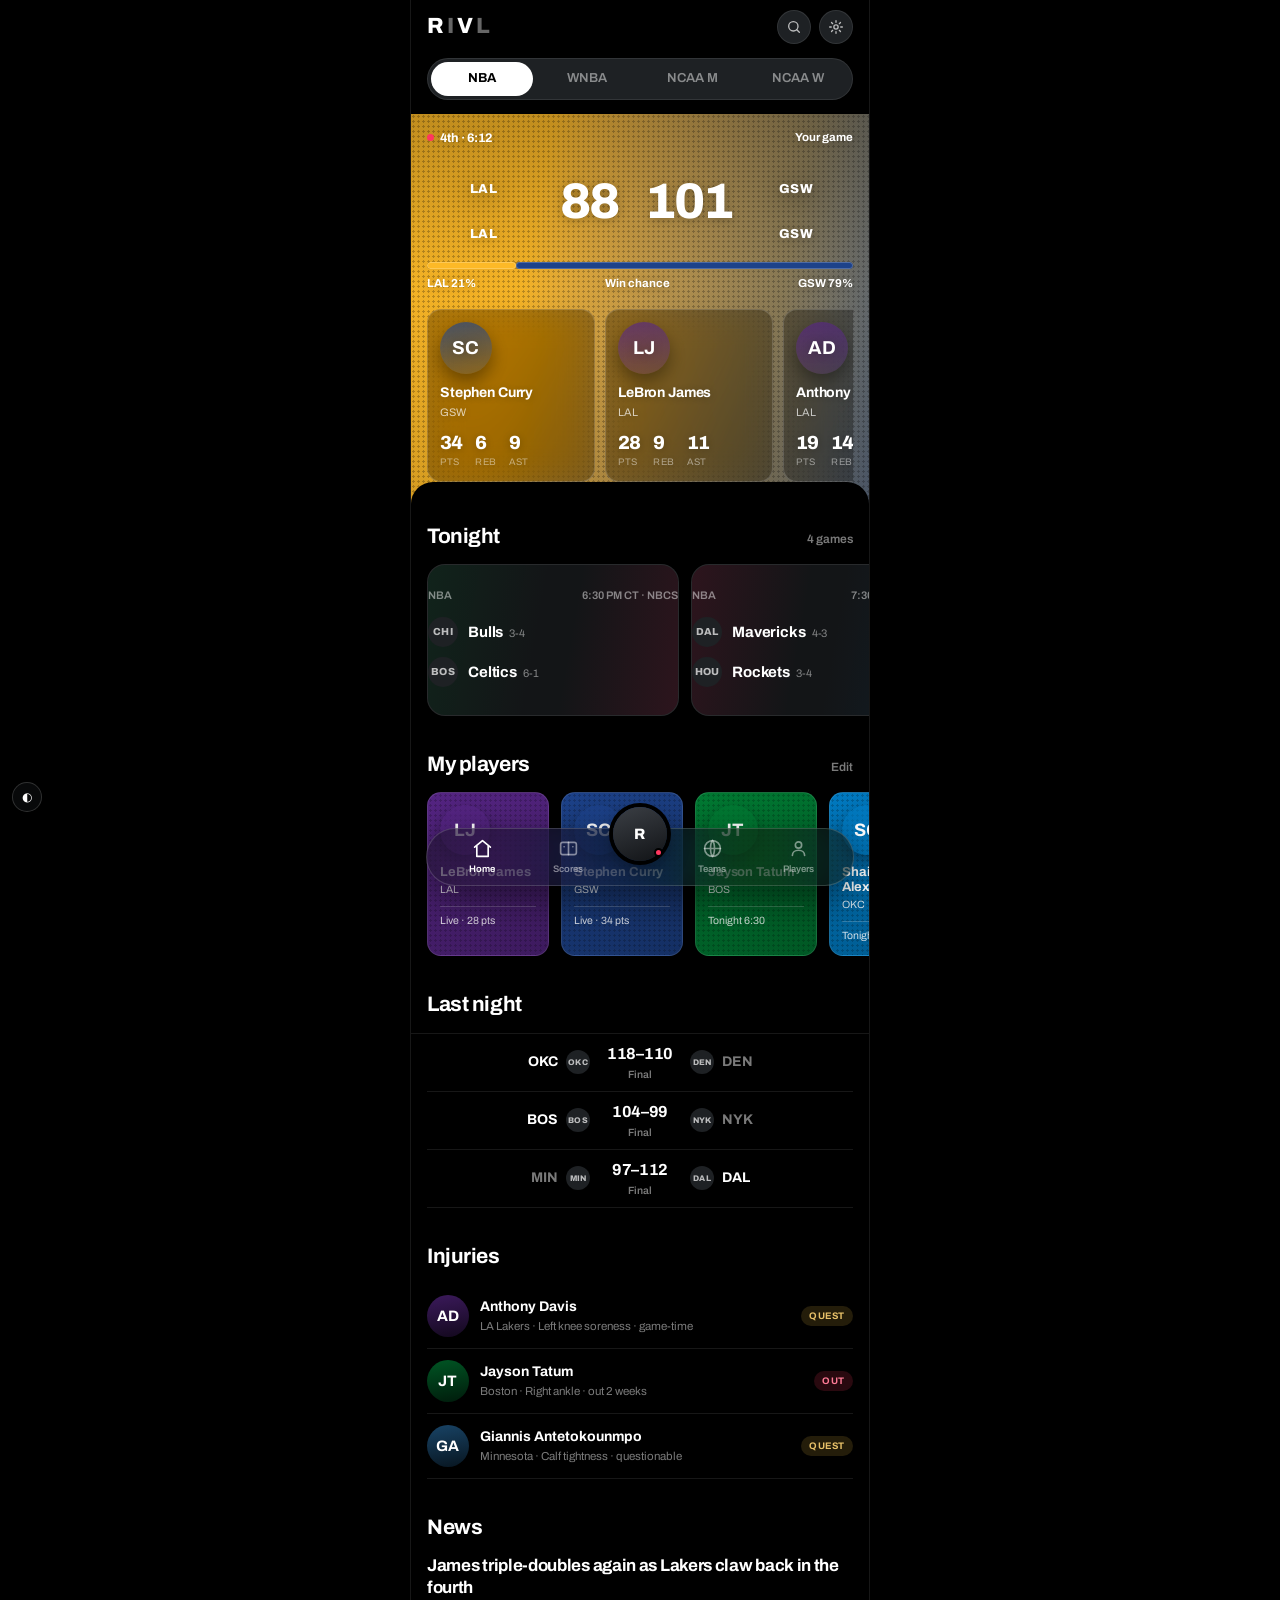
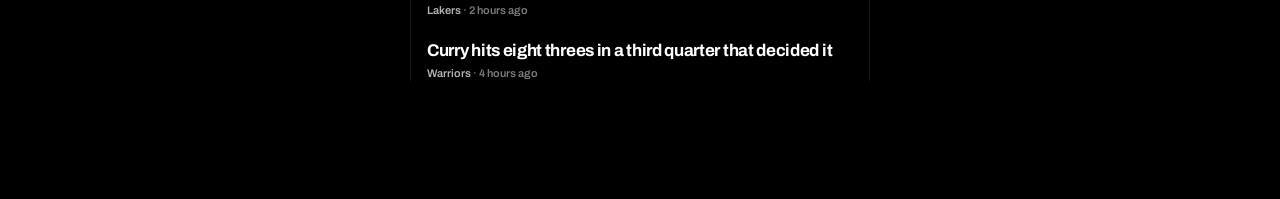
==== commit 7760a329: "v6: commit to the colour The washes died to black before the colour arrived. Replaced with the treat" ====
--- a/v6/index.html
+++ b/v6/index.html
@@ -65,12 +65,25 @@
 .pills button[aria-pressed=true]{background:var(--acc);color:var(--acc-ink);font-weight:700}
 
 .tabs{position:fixed;left:50%;transform:translateX(-50%);bottom:calc(14px + env(safe-area-inset-bottom,0px));
-  z-index:30;width:min(428px,calc(100% - 24px));display:flex;justify-content:space-between;
+  z-index:30;width:min(428px,calc(100% - 24px));display:flex;align-items:flex-end;justify-content:space-between;
   background:var(--glass);backdrop-filter:blur(40px) saturate(1.9);-webkit-backdrop-filter:blur(40px) saturate(1.9);
-  border:1px solid var(--line2);border-radius:999px;padding:9px 10px;box-shadow:0 14px 40px rgba(0,0,0,.5)}
+  border:1px solid var(--line2);border-radius:999px;padding:9px 12px;box-shadow:0 14px 40px rgba(0,0,0,.5)}
 .tabs button{flex:1;display:flex;flex-direction:column;align-items:center;gap:4px;font-size:9.5px;font-weight:600;color:var(--t3)}
 .tabs button[aria-pressed=true]{color:var(--t1)}
 .tabs svg{width:21px;height:21px;fill:none;stroke:currentColor;stroke-width:1.9;stroke-linecap:round;stroke-linejoin:round}
+/* the raised centre button — contextual, opens the shortcut cluster */
+.tabs button.mid{flex:none;width:58px;align-self:center;position:relative;gap:0}
+.tabs button.mid i{position:absolute;bottom:-4px;left:50%;transform:translateX(-50%);
+  width:54px;height:54px;border-radius:999px;display:grid;place-items:center;
+  background:linear-gradient(160deg,var(--midA),var(--midB));
+  box-shadow:0 8px 22px rgba(0,0,0,.45),0 0 0 4px var(--L0);
+  font-style:normal;font-size:15px;font-weight:800;letter-spacing:.1em;color:#fff;
+  transition:transform .3s var(--ease)}
+.tabs button.mid:active i{transform:translateX(-50%) scale(.92);transition-duration:.06s}
+.tabs button.mid span{position:absolute;top:-9px;right:6px;width:9px;height:9px;border-radius:999px;
+  background:#FF375F;border:2px solid var(--L0)}
+:root{--midA:#3B3F45;--midB:#111316}
+html[data-theme=light]{--midA:#2A2E34;--midB:#07090B}
 
 /* type */
 .sec{font-size:21px;font-weight:700;letter-spacing:-.02em;margin:0}
@@ -98,35 +111,44 @@
 .hs.noimg img{display:none}
 
 /* ===== LIVE HERO ===== */
-.lh{position:relative;overflow:hidden;border-radius:0;margin-top:14px;padding:0 0 18px}
-.lh .w{position:absolute;inset:0;pointer-events:none;opacity:var(--wash);
-  background:
-    radial-gradient(78% 72% at 2% 0%,var(--ha) 0%,transparent 58%),
-    radial-gradient(78% 72% at 98% 0%,var(--aw) 0%,transparent 58%)}
-.lh .fade{position:absolute;inset:auto 0 0;height:62%;background:linear-gradient(transparent,var(--L0) 92%);pointer-events:none}
-.lh .in{position:relative;padding-top:16px}
-.lh .top{display:flex;align-items:center;justify-content:space-between;font-size:11px;font-weight:600;color:var(--t2)}
-.livedot{display:inline-flex;align-items:center;gap:6px;font-weight:700;color:var(--t1);font-size:12px}
+.lh{position:relative;overflow:hidden;margin-top:14px;isolation:isolate;
+  --mid:color-mix(in srgb,var(--ha) 50%,var(--aw))}
+.minibar{--mid:color-mix(in srgb,var(--ha) 50%,var(--aw))}
+.lh .w{position:absolute;inset:-2px;pointer-events:none;z-index:-2;
+  background:linear-gradient(101deg,var(--aw) 0%,var(--aw) 18%,var(--mid) 50%,var(--ha) 82%,var(--ha) 100%);
+  background-size:160% 100%;animation:drift 18s var(--ease) infinite alternate}
+.lh .dots{position:absolute;inset:0;pointer-events:none;z-index:-1;
+  background-image:radial-gradient(circle at 50% 50%,rgba(0,0,0,.26) 1.1px,transparent 1.2px);
+  background-size:5px 5px;mix-blend-mode:multiply;opacity:.9}
+.lh .veil{position:absolute;inset:0;pointer-events:none;z-index:-1;
+  background:linear-gradient(rgba(0,0,0,.24),rgba(0,0,0,.04) 44%,rgba(0,0,0,.16))}
+.lh .in{position:relative;padding-top:16px;padding-bottom:20px}
+.lh .in,.lh .in *{color:#fff;text-shadow:0 1px 10px rgba(0,0,0,.28)}
+.lh .top{display:flex;align-items:center;justify-content:space-between;font-size:11.5px;font-weight:700}
+.lh .sheet{margin-top:-20px}
+.livedot{display:inline-flex;align-items:center;gap:6px;font-weight:700;font-size:12.5px}
 .livedot i{width:7px;height:7px;border-radius:999px;background:#FF375F;box-shadow:0 0 0 0 rgba(255,55,95,.6);animation:pulse 2s var(--ease) infinite}
 @keyframes pulse{0%{box-shadow:0 0 0 0 rgba(255,55,95,.55)}70%{box-shadow:0 0 0 9px rgba(255,55,95,0)}100%{box-shadow:0 0 0 0 rgba(255,55,95,0)}}
 .lh .score{display:grid;grid-template-columns:1fr auto 1fr;align-items:center;gap:8px;margin-top:14px}
 .lh .side{display:flex;flex-direction:column;align-items:center;gap:8px}
-.lh .side .cr{width:58px;height:58px}
-.lh .side b{font-size:12px;font-weight:700;letter-spacing:.07em;color:var(--t2)}
+.lh .side .cr{width:56px;height:56px;background:transparent;filter:drop-shadow(0 4px 12px rgba(0,0,0,.45))}
+.lh .side .cr img{width:100%;height:100%}
+.lh .side b{font-size:13px;font-weight:800;letter-spacing:.06em}
 .lh .nums{display:flex;align-items:center;gap:16px}
 .lh .nums span{font-size:50px;font-weight:800;letter-spacing:-.045em;font-variant-numeric:tabular-nums;min-width:2.6ch;text-align:center;line-height:1}
-.lh .nums span.dim{opacity:.42}
+.lh .nums span.dim{opacity:.58}
 .wp{margin-top:18px}
-.wp .bar{height:7px;border-radius:999px;background:rgba(255,255,255,.14);overflow:hidden;display:flex}
-.wp .bar i{display:block;height:100%;border-radius:999px;width:0;transition:width 1.1s var(--ease)}
-.wp .cap{display:flex;justify-content:space-between;font-size:11px;color:var(--t2);margin-top:7px;font-weight:600}
+.wp .bar{height:7px;border-radius:999px;background:rgba(0,0,0,.26);overflow:hidden;display:flex}
+.wp .bar i{display:block;height:100%;border-radius:999px;width:0;transition:width 1.1s var(--ease);
+  box-shadow:0 0 0 1px rgba(255,255,255,.22) inset}
+.wp .cap{display:flex;justify-content:space-between;font-size:11.5px;margin-top:7px;font-weight:700}
 .perf{display:flex;gap:10px;margin-top:18px;overflow-x:auto;scrollbar-width:none;padding-bottom:2px;
   scroll-snap-type:none}
 .perf::-webkit-scrollbar{display:none}
 .perf .pc{flex:none;width:168px;border-radius:var(--r);padding:12px;position:relative;overflow:hidden;
-  background:linear-gradient(150deg,color-mix(in srgb,var(--tc) 58%,var(--L1)),var(--L1) 88%);
-  border:1px solid var(--line2)}
-.perf .pc .wmk{position:absolute;right:-16px;top:-14px;width:84px;opacity:.13;filter:grayscale(1) brightness(3)}
+  background:rgba(0,0,0,.3);backdrop-filter:blur(16px) saturate(1.4);-webkit-backdrop-filter:blur(16px) saturate(1.4);
+  border:1px solid rgba(255,255,255,.16)}
+.perf .pc .wmk{position:absolute;right:-16px;top:-14px;width:84px;opacity:.2}
 .perf .pc .hs{width:52px;height:52px;font-size:52px;box-shadow:0 8px 18px rgba(0,0,0,.38)}
 .perf .pc h4{margin:10px 0 0;font-size:14px;font-weight:700;letter-spacing:-.01em;position:relative}
 .perf .pc p{margin:2px 0 10px;font-size:11px;color:var(--t2);position:relative}
@@ -161,8 +183,16 @@
 
 /* my players strip */
 .mp{flex:none;width:122px;border-radius:var(--r);padding:12px;position:relative;overflow:hidden;
-  background:linear-gradient(165deg,color-mix(in srgb,var(--tc) 62%,var(--L1)),var(--L1) 86%);border:1px solid var(--line2)}
-.mp .wmk{position:absolute;right:-18px;bottom:-14px;width:76px;opacity:.14;filter:grayscale(1) brightness(3)}
+  background:linear-gradient(158deg,var(--tc),color-mix(in srgb,var(--tc) 72%,#000));
+  border:1px solid rgba(255,255,255,.1)}
+.mp::after{content:"";position:absolute;inset:0;pointer-events:none;
+  background-image:radial-gradient(circle at 50% 50%,rgba(0,0,0,.2) 1.1px,transparent 1.2px);
+  background-size:5px 5px;mix-blend-mode:multiply}
+.mp>*{position:relative;z-index:1}
+.mp,.mp>b,.mp>span,.mp>u{color:#fff}
+.mp>span,.mp>u{color:rgba(255,255,255,.82)!important}
+.mp>u{border-top-color:rgba(255,255,255,.2)!important}
+.mp .wmk{position:absolute;right:-20px;bottom:-16px;width:84px;opacity:.26;z-index:0}
 .mp .hs{width:50px;height:50px;font-size:50px;box-shadow:0 7px 15px rgba(0,0,0,.35)}
 .mp>b{display:block;margin-top:10px;font-size:13px;font-weight:700;letter-spacing:-.01em;position:relative;line-height:1.15}
 .mp>span:not(.hs){display:block;font-size:10.5px;color:var(--t2);margin-top:3px;position:relative}
@@ -201,27 +231,74 @@
 .news .kick{color:var(--t2)}
 
 /* ====== GAME PAGE ====== */
-.ghero{position:relative;overflow:hidden}
-.ghero .w{position:absolute;inset:0;opacity:var(--wash);pointer-events:none;
-  background:radial-gradient(76% 76% at 0% -6%,var(--ha) 0%,transparent 58%),
-             radial-gradient(76% 76% at 100% -6%,var(--aw) 0%,transparent 58%)}
-.ghero.one .w{background:radial-gradient(96% 82% at 50% -10%,var(--win) 0%,transparent 62%)}
-.ghero .fade{position:absolute;inset:auto 0 0;height:56%;background:linear-gradient(transparent,var(--L0) 94%);pointer-events:none}
-.ghero .in{position:relative;padding-top:calc(8px + env(safe-area-inset-top,0px));padding-bottom:16px}
-.gnav{display:flex;align-items:center;justify-content:space-between;height:40px}
-.gnav .disc{background:rgba(255,255,255,.1);border-color:var(--line2)}
-.gsc{display:grid;grid-template-columns:1fr auto 1fr;align-items:center;gap:6px;margin-top:10px}
+/* the colour commits: a full two-team gradient edge to edge, a halftone screen
+   over it, and the content riding up as a black sheet. */
+.ghero{position:relative;overflow:hidden;isolation:isolate;--mid:color-mix(in srgb,var(--ha) 50%,var(--aw))}
+.ghero .w{position:absolute;inset:-2px;pointer-events:none;z-index:-2;
+  background:linear-gradient(101deg,var(--aw) 0%,var(--aw) 18%,var(--mid) 50%,var(--ha) 82%,var(--ha) 100%);
+  background-size:160% 100%;background-position:50% 0;
+  animation:drift 18s var(--ease) infinite alternate}
+@keyframes drift{from{background-position:36% 0}to{background-position:64% 0}}
+.ghero .dots{position:absolute;inset:0;pointer-events:none;z-index:-1;
+  background-image:radial-gradient(circle at 50% 50%,rgba(0,0,0,.26) 1.1px,transparent 1.2px);
+  background-size:5px 5px;mix-blend-mode:multiply;opacity:.9}
+.ghero .veil{position:absolute;inset:0;pointer-events:none;z-index:-1;
+  background:linear-gradient(rgba(0,0,0,.26),rgba(0,0,0,.05) 46%,rgba(0,0,0,.18))}
+.ghero.one .w{background:linear-gradient(101deg,var(--win) 0%,var(--win) 34%,var(--winHi) 72%,var(--win) 100%)}
+.ghero .in{position:relative;padding-top:calc(8px + env(safe-area-inset-top,0px));padding-bottom:22px}
+.ghero .in,.ghero .in *{text-shadow:0 1px 10px rgba(0,0,0,.3)}
+/* other games, as glass pills over the colour */
+.strip{display:flex;gap:7px;overflow-x:auto;scrollbar-width:none;padding-block:4px 2px}
+.strip::-webkit-scrollbar{display:none}
+.strip a{flex:none;display:flex;align-items:center;gap:7px;padding:6px 11px;border-radius:999px;
+  background:rgba(0,0,0,.26);backdrop-filter:blur(14px);-webkit-backdrop-filter:blur(14px);
+  border:1px solid rgba(255,255,255,.14);font-size:11.5px;font-weight:700;color:#fff;white-space:nowrap}
+.strip .cr{width:17px;height:17px;background:rgba(255,255,255,.14)}
+.strip .cr b{color:#fff}
+/* white pill CTA */
+.hlp{display:flex;align-items:center;justify-content:center;gap:9px;margin:18px auto 0;
+  background:#fff;color:#07090B;border-radius:999px;padding:12px 24px;font-size:15px;font-weight:700;
+  width:max-content;box-shadow:0 8px 22px rgba(0,0,0,.3);text-shadow:none!important}
+.hlp svg{width:14px;height:14px;fill:#07090B;stroke:none}
+/* the black sheet the body rides on */
+.sheet{position:relative;z-index:2;background:var(--L0);border-radius:22px 22px 0 0;margin-top:-22px;
+  padding-top:2px}
+.sheet.cap{height:22px;margin-bottom:-2px}
+/* collapsed sticky bar */
+.minibar{position:fixed;top:0;left:50%;transform:translate(-50%,-100%);width:min(460px,100%);
+  z-index:34;display:flex;align-items:center;gap:10px;
+  height:calc(52px + env(safe-area-inset-top,0px));padding-top:env(safe-area-inset-top,0px);
+  overflow:hidden;transition:transform .34s var(--ease)}
+.minibar.on{transform:translate(-50%,0)}
+.minibar .w{position:absolute;inset:0;z-index:-2;
+  background:linear-gradient(101deg,var(--aw) 0%,var(--mid) 50%,var(--ha) 100%)}
+.minibar .dots{position:absolute;inset:0;z-index:-1;
+  background-image:radial-gradient(circle at 50% 50%,rgba(0,0,0,.26) 1.1px,transparent 1.2px);
+  background-size:5px 5px;mix-blend-mode:multiply}
+.minibar .cr{width:24px;height:24px;background:rgba(255,255,255,.16)}
+.minibar .cr b{color:#fff}
+.minibar>b{font-size:17px;font-weight:800;font-variant-numeric:tabular-nums;color:#fff;letter-spacing:-.02em}
+.minibar>span{font-size:11.5px;font-weight:700;color:rgba(255,255,255,.85)}
+.ghero .in,.ghero .in b,.ghero .in em,.ghero .in span{color:#fff}
+.gnav{display:flex;align-items:center;justify-content:space-between;height:40px;gap:8px}
+.gnav .disc{background:rgba(0,0,0,.26);border-color:rgba(255,255,255,.16);
+  backdrop-filter:blur(14px);-webkit-backdrop-filter:blur(14px);flex:none}
+.gnav .disc svg{stroke:#fff}
+.gsc{display:grid;grid-template-columns:1fr auto 1fr;align-items:center;gap:6px;margin-top:14px}
 .gsc .side{display:flex;flex-direction:column;align-items:center;gap:9px}
-.gsc .side .cr{width:64px;height:64px;filter:drop-shadow(0 6px 14px rgba(0,0,0,.45))}
-.gsc .side b{font-size:13px;font-weight:700;letter-spacing:.06em}
-.gsc .side em{font-style:normal;font-size:11px;color:var(--t3);font-weight:600}
+.gsc .side .cr{width:60px;height:60px;background:transparent;
+  filter:drop-shadow(0 4px 12px rgba(0,0,0,.45))}
+.gsc .side .cr img{width:100%;height:100%}
+.gsc .side b{font-size:14px;font-weight:800;letter-spacing:.05em}
+.gsc .side em{font-style:normal;font-size:11.5px;font-weight:600;opacity:.8}
 .gsc .mid{text-align:center}
-.gsc .mid .n{display:flex;align-items:center;gap:15px}
-.gsc .mid .n span{font-size:46px;font-weight:800;letter-spacing:-.05em;font-variant-numeric:tabular-nums;min-width:2.7ch;line-height:1}
-.gsc .mid .n span.dim{opacity:.4}
-.gsc .mid .st{margin-top:8px;font-size:11.5px;font-weight:700;color:var(--t2)}
+.gsc .mid .n{display:flex;align-items:center;gap:16px}
+.gsc .mid .n span{font-size:50px;font-weight:800;letter-spacing:-.05em;font-variant-numeric:tabular-nums;min-width:2.7ch;line-height:1}
+.gsc .mid .n span.dim{opacity:.58}
+.gsc .mid .st{margin-top:8px;font-size:12.5px;font-weight:700;opacity:.92}
 .gtabs{display:flex;gap:22px;overflow-x:auto;scrollbar-width:none;border-bottom:1px solid var(--line);
-  position:sticky;top:env(safe-area-inset-top,0px);z-index:10;background:var(--L0)}
+  position:sticky;top:calc(env(safe-area-inset-top,0px) + 52px);z-index:10;background:var(--L0);
+  padding-top:4px}
 .gtabs::-webkit-scrollbar{display:none}
 .gtabs button{padding:13px 0;font-size:16px;font-weight:500;color:var(--t3);position:relative;white-space:nowrap}
 .gtabs button[aria-pressed=true]{color:var(--t1);font-weight:700}
@@ -273,8 +350,13 @@
 .bx tr.tt td{font-weight:800;color:var(--t1)}
 
 /* shot chart */
-.court{position:relative;aspect-ratio:50/47;background:var(--L0);overflow:hidden}
+.court{position:relative;aspect-ratio:50/28;overflow:hidden;border-radius:var(--r);
+  background:
+    repeating-linear-gradient(90deg,rgba(120,72,30,.10) 0 2px,transparent 2px 9px),
+    linear-gradient(176deg,#E8C48E,#D8AC6D 46%,#E3BE84);
+  box-shadow:inset 0 0 0 2px rgba(90,52,18,.3)}
 .court svg{position:absolute;inset:0;width:100%;height:100%}
+.court .mid{position:absolute;left:50%;top:50%;transform:translate(-50%,-50%);width:17%;opacity:.9}
 .ctl{display:flex;gap:7px;overflow-x:auto;scrollbar-width:none;padding-block:14px}
 .ctl::-webkit-scrollbar{display:none}
 .ctl button{flex:none;padding:8px 14px;border-radius:999px;background:var(--L2);border:1px solid var(--line);
@@ -327,18 +409,42 @@
 var HEAD = function(id){ return 'https://a.espncdn.com/combiner/i?img=/i/headshots/nba/players/full/'+id+'.png&w=254&h=185'; };
 
 var T = {
-  lal:{ab:'LAL',lg:'nba',name:'Lakers',full:'LA Lakers',c:'#552583',rec:'4-3'},
-  gs :{ab:'GSW',lg:'nba',name:'Warriors',full:'Golden State',c:'#1D428A',rec:'5-2',slug:'gs'},
-  bos:{ab:'BOS',lg:'nba',name:'Celtics',full:'Boston',c:'#007A33',rec:'6-1'},
+  lal:{ab:'LAL',lg:'nba',name:'Lakers',full:'LA Lakers',c:'#552583',alt:'#FDB927',rec:'4-3'},
+  gs :{ab:'GSW',lg:'nba',name:'Warriors',full:'Golden State',c:'#1D428A',alt:'#FFC72C',rec:'5-2',slug:'gs'},
+  bos:{ab:'BOS',lg:'nba',name:'Celtics',full:'Boston',c:'#007A33',alt:'#BA9653',rec:'6-1'},
   chi:{ab:'CHI',lg:'nba',name:'Bulls',full:'Chicago',c:'#CE1141',rec:'3-4'},
-  okc:{ab:'OKC',lg:'nba',name:'Thunder',full:'Oklahoma City',c:'#007AC1',rec:'6-1'},
-  den:{ab:'DEN',lg:'nba',name:'Nuggets',full:'Denver',c:'#0E2240',rec:'5-2'},
+  okc:{ab:'OKC',lg:'nba',name:'Thunder',full:'Oklahoma City',c:'#007AC1',alt:'#EF3B24',rec:'6-1'},
+  den:{ab:'DEN',lg:'nba',name:'Nuggets',full:'Denver',c:'#0E2240',alt:'#FEC524',rec:'5-2'},
   dal:{ab:'DAL',lg:'nba',name:'Mavericks',full:'Dallas',c:'#00538C',rec:'4-3'},
   hou:{ab:'HOU',lg:'nba',name:'Rockets',full:'Houston',c:'#CE1141',rec:'3-4'},
-  min:{ab:'MIN',lg:'nba',name:'Timberwolves',full:'Minnesota',c:'#236192',rec:'4-3'},
-  nyk:{ab:'NYK',lg:'nba',name:'Knicks',full:'New York',c:'#F58426',rec:'5-2'}
+  min:{ab:'MIN',lg:'nba',name:'Timberwolves',full:'Minnesota',c:'#236192',alt:'#78BE20',rec:'4-3'},
+  nyk:{ab:'NYK',lg:'nba',name:'Knicks',full:'New York',c:'#006BB6',alt:'#F58426',rec:'5-2'}
 };
 function logoUrl(k){ var t=T[k]; return LOGO(t.lg, t.slug||k); }
+
+/* Two teams must never blend into mud. Try each side's primary and alternate,
+   keep the pair that is furthest apart in hue, and never pick an alternate
+   that is nearly black or nearly white. */
+function rgb(h){ h=h.replace('#',''); return [parseInt(h.slice(0,2),16),parseInt(h.slice(2,4),16),parseInt(h.slice(4,6),16)]; }
+function hsl(h){
+  var c=rgb(h).map(function(v){return v/255;}), mx=Math.max.apply(null,c), mn=Math.min.apply(null,c);
+  var l=(mx+mn)/2, d=mx-mn, hu=0;
+  if(d){ hu = mx===c[0] ? ((c[1]-c[2])/d+ (c[1]<c[2]?6:0)) : mx===c[1] ? (c[2]-c[0])/d+2 : (c[0]-c[1])/d+4; hu*=60; }
+  return [hu, d? d/(1-Math.abs(2*l-1)) : 0, l];
+}
+function usable(h){ var s=hsl(h); return s[2]>.16 && s[2]<.88; }
+function hueGap(a,b){ var d=Math.abs(hsl(a)[0]-hsl(b)[0]); return d>180?360-d:d; }
+function pairColors(aKey,hKey){
+  var A=T[aKey], H=T[hKey];
+  var ac=[A.c].concat(A.alt&&usable(A.alt)?[A.alt]:[]);
+  var hc=[H.c].concat(H.alt&&usable(H.alt)?[H.alt]:[]);
+  var best=[A.c,H.c], score=-1;
+  ac.forEach(function(x){ hc.forEach(function(y){
+    var s=hueGap(x,y) + Math.abs(hsl(x)[2]-hsl(y)[2])*120;
+    if(s>score){ score=s; best=[x,y]; }
+  });});
+  return {away:best[0], home:best[1]};
+}
 
 function esc(s){ return String(s==null?'':s).replace(/[&<>"']/g,function(c){return {'&':'&amp;','<':'&lt;','>':'&gt;','"':'&quot;',"'":'&#39;'}[c];}); }
 function initials(n){ return String(n||'').split(/\s+/).map(function(w){return w[0]||'';}).join('').slice(0,2).toUpperCase(); }
@@ -425,18 +531,19 @@
   var g=LIVE, h=T[g.home], a=T[g.away];
   var wpH=Math.round(g.wp*100);
 
-  var hero='<section class="lh rise" style="--ha:'+h.c+';--aw:'+a.c+';animation-delay:.02s">'
-    +'<span class="w"></span><span class="fade"></span>'
+  var pc=pairColors(g.away,g.home);
+  var hero='<section class="lh rise" style="--ha:'+pc.home+';--aw:'+pc.away+';animation-delay:.02s">'
+    +'<span class="w"></span><span class="dots"></span><span class="veil"></span>'
     +'<div class="in gut">'
       +'<div class="top"><span class="livedot"><i></i>'+esc(g.clock)+'</span><span>Your game</span></div>'
       +'<a class="score pressable" href="#game">'
         +'<span class="side">'+crest(g.away,58)+'<b>'+esc(a.ab)+'</b></span>'
-        +'<span class="nums"><span class="num dim">'+g.as+'</span><span class="num">'+g.hs+'</span></span>'
+        +'<span class="nums"><span class="num">'+g.as+'</span><span class="num">'+g.hs+'</span></span>'
         +'<span class="side">'+crest(g.home,58)+'<b>'+esc(h.ab)+'</b></span>'
       +'</a>'
       +'<div class="wp"><div class="bar">'
-        +'<i data-w="'+(100-wpH)+'" style="background:'+a.c+'"></i>'
-        +'<i data-w="'+wpH+'" style="background:'+h.c+'"></i>'
+        +'<i data-w="'+(100-wpH)+'" style="background:'+pc.away+'"></i>'
+        +'<i data-w="'+wpH+'" style="background:'+pc.home+'"></i>'
       +'</div><div class="cap"><span>'+esc(a.ab)+' '+(100-wpH)+'%</span><span>Win chance</span><span>'+esc(h.ab)+' '+wpH+'%</span></div></div>'
       +'<div class="perf">'+g.performers.map(function(p){
           var t=T[p.t];
@@ -447,7 +554,8 @@
             +'<div class="line">'+p.l.map(function(x){return '<div><b class="num">'+x[0]+'</b><span>'+x[1]+'</span></div>';}).join('')+'</div>'
           +'</div>';
         }).join('')+'</div>'
-    +'</div></section>';
+    +'</div></section>'
+    +'<div class="sheet cap"></div>';
 
   var tonight='<div class="gut sechd tight rise" style="animation-delay:.08s"><h2 class="sec">Tonight</h2><span class="more">4 games</span></div>'
     +'<div class="rail rise" style="animation-delay:.1s">'+TONIGHT.map(function(x){return gameCard(x);}).join('')+'</div>';
@@ -528,30 +636,41 @@
   ['Fast break','9','18',33,67]
 ];
 
+var SC={away:'#FDB927',home:'#1D428A'};
 function shotsSvg(){
-  function pts(seed,n,cx,sp){
+  /* markers sized like the broadcast charts: a filled disc with a dark rim for a
+     make, a hollow ring for a miss. */
+  function pts(seed,n,cx,sp,col){
     var out='',r=seed;
     for(var i=0;i<n;i++){
       r=(r*9301+49297)%233280; var u=r/233280;
       r=(r*9301+49297)%233280; var v=r/233280;
-      var x=cx+(u-0.5)*sp, y=12+v*72;
+      r=(r*9301+49297)%233280; var w=r/233280;
+      // bias toward the rim and the paint, the way shots actually fall
+      var band = w<.42 ? 0 : (w<.72 ? 1 : 2);
+      var dx = band===0 ? (u-0.5)*9 : band===1 ? (u-0.5)*20 : (u-0.5)*26;
+      var x = cx + dx + (cx<50?4:-4);
+      var y = 4 + v*48;
       var made=((i*7+seed)%10)<4;
       out += made
-        ? '<circle cx="'+x.toFixed(1)+'" cy="'+y.toFixed(1)+'" r="1.5" fill="var(--c)" opacity=".9"/>'
-        : '<path d="M'+(x-1.3).toFixed(1)+' '+(y-1.3).toFixed(1)+'l2.6 2.6M'+(x+1.3).toFixed(1)+' '+(y-1.3).toFixed(1)+'l-2.6 2.6" stroke="var(--c)" stroke-width="1" opacity=".75" fill="none"/>';
+        ? '<circle cx="'+x.toFixed(1)+'" cy="'+y.toFixed(1)+'" r="1.45" fill="'+col+'" stroke="rgba(20,12,4,.72)" stroke-width=".45"/>'
+        : '<circle cx="'+x.toFixed(1)+'" cy="'+y.toFixed(1)+'" r="1.35" fill="none" stroke="'+col+'" stroke-width=".9"/>';
     }
     return out;
   }
-  return '<svg viewBox="0 0 100 94" preserveAspectRatio="none">'
-    +'<g stroke="rgba(255,255,255,.18)" fill="none" stroke-width=".7">'
-    +'<rect x="2" y="2" width="96" height="90"/>'
-    +'<path d="M2 47h96"/><circle cx="50" cy="47" r="9"/>'
-    +'<rect x="2" y="32" width="19" height="30"/><rect x="79" y="32" width="19" height="30"/>'
-    +'<path d="M21 32a15 15 0 0 1 0 30M79 32a15 15 0 0 0 0 30"/>'
-    +'<path d="M2 10a46 46 0 0 1 0 74M98 10a46 46 0 0 0 0 74"/>'
+  var ink='rgba(86,50,16,.5)';
+  return '<svg viewBox="0 0 100 56" preserveAspectRatio="none">'
+    +'<g stroke="'+ink+'" fill="none" stroke-width=".6">'
+    +'<rect x="1.5" y="1.5" width="97" height="53"/>'
+    +'<path d="M50 1.5v53"/><circle cx="50" cy="28" r="6"/>'
+    +'<rect x="1.5" y="19" width="15" height="18"/><rect x="83.5" y="19" width="15" height="18"/>'
+    +'<path d="M16.5 19a9 9 0 0 1 0 18M83.5 19a9 9 0 0 0 0 18"/>'
+    +'<path d="M1.5 6.5h5M1.5 49.5h5M98.5 6.5h-5M98.5 49.5h-5"/>'
+    +'<path d="M6.5 6.5a24 24 0 0 1 0 43M93.5 6.5a24 24 0 0 0 0 43"/>'
+    +'<circle cx="7" cy="28" r="1.1"/><circle cx="93" cy="28" r="1.1"/>'
     +'</g>'
-    +'<g style="--c:'+T.lal.c+'">'+pts(11,34,22,30)+'</g>'
-    +'<g style="--c:'+T.gs.c+'">'+pts(29,38,78,30)+'</g>'
+    +pts(11,34,22,30,SC.away)
+    +pts(29,38,78,30,SC.home)
     +'</svg>';
 }
 
@@ -560,19 +679,32 @@
   var h=T[LIVE.home], a=T[LIVE.away];
   var tabs=[['sum','Summary'],['box','Box score'],['play','Plays'],['shot','Shots']];
 
-  var hero='<section class="ghero" style="--ha:'+h.c+';--aw:'+a.c+'">'
-    +'<span class="w"></span><span class="fade"></span>'
+  var pc=pairColors(LIVE.away,LIVE.home);
+  var cvars='--ha:'+pc.home+';--aw:'+pc.away;
+  /* the other games in play, as glass pills over the colour */
+  var strip=LASTNIGHT.concat(TONIGHT.slice(0,2)).slice(0,4).map(function(x){
+    var lbl = x.as!=null ? ('Final '+x.as+'-'+x.hs) : (x.t||'').replace(' PM CT','');
+    return '<a href="#game">'+crest(x.a,17)+'<span>'+esc(lbl)+'</span>'+crest(x.h,17)+'</a>';
+  }).join('');
+
+  var hero='<section class="ghero" style="'+cvars+'">'
+    +'<span class="w"></span><span class="dots"></span><span class="veil"></span>'
     +'<div class="in gut">'
       +'<div class="gnav"><a class="disc" href="#home" aria-label="Back">'+svg(IC.back)+'</a>'
-        +'<span class="livedot"><i></i>'+esc(LIVE.clock)+'</span>'
+        +'<div class="strip">'+strip+'</div>'
         +'<span class="disc">'+svg(IC.share)+'</span></div>'
       +'<div class="gsc">'
-        +'<span class="side">'+crest(LIVE.away,64)+'<b>'+esc(a.ab)+'</b><em>'+esc(a.rec)+'</em></span>'
-        +'<span class="mid"><span class="n"><span class="num dim">'+LIVE.as+'</span><span class="num">'+LIVE.hs+'</span></span>'
-          +'<span class="st">Chase Center · Sling</span></span>'
-        +'<span class="side">'+crest(LIVE.home,64)+'<b>'+esc(h.ab)+'</b><em>'+esc(h.rec)+'</em></span>'
+        +'<span class="side">'+crest(LIVE.away,60,true)+'<b>'+esc(a.ab)+'</b><em>'+esc(a.rec)+'</em></span>'
+        +'<span class="mid"><span class="n"><span class="num">'+LIVE.as+'</span><span class="num">'+LIVE.hs+'</span></span>'
+          +'<span class="st"><span class="livedot"><i></i>'+esc(LIVE.clock)+'</span></span></span>'
+        +'<span class="side">'+crest(LIVE.home,60,true)+'<b>'+esc(h.ab)+'</b><em>'+esc(h.rec)+'</em></span>'
       +'</div>'
+      +'<button class="hlp">'+'<svg viewBox="0 0 24 24" aria-hidden="true"><path d="M7 4.5v15l13-7.5z"/></svg>'+'Highlights</button>'
     +'</div></section>'
+    +'<div class="sheet">'
+    +'<div class="minibar gut" style="'+cvars+'" id="mini"><span class="w"></span><span class="dots"></span>'
+      +crest(LIVE.away,24)+'<b class="num">'+LIVE.as+'</b><span style="flex:1;text-align:center">'+esc(LIVE.clock)+'</span>'
+      +'<b class="num">'+LIVE.hs+'</b>'+crest(LIVE.home,24)+'</div>'
     +'<div class="gut"><div class="gtabs">'+tabs.map(function(t){
         return '<button data-tab="'+t[0]+'" aria-pressed="'+(tab===t[0])+'">'+t[1]+'</button>';
       }).join('')+'</div></div>';
@@ -604,7 +736,7 @@
           if(r[0]==='Turnovers') aWin=!aWin;
           return '<div class="cmp"><div class="tp">'
             +'<b class="num '+(aWin?'w':'l')+'">'+r[1]+'</b><span>'+r[0]+'</span><b class="num '+(aWin?'l':'w')+'">'+r[2]+'</b></div>'
-            +'<div class="tk"><div><i data-w="'+r[3]+'" style="background:'+a.c+'"></i></div><div><i data-w="'+r[4]+'" style="background:'+h.c+'"></i></div></div></div>';
+            +'<div class="tk"><div><i data-w="'+r[3]+'" style="background:'+pc.away+'"></i></div><div><i data-w="'+r[4]+'" style="background:'+pc.home+'"></i></div></div></div>';
         }).join('')+'</div></div>'
 
       +'<div class="gut sechd"><h2 class="sec">Injury report</h2></div>'
@@ -665,19 +797,24 @@
       +'<button aria-pressed="true">All</button><button aria-pressed="false">1st</button>'
       +'<button aria-pressed="false">2nd</button><button aria-pressed="false">3rd</button><button aria-pressed="false">4th</button>'
       +'</div></div>'
-      +'<div class="gut" style="display:flex;justify-content:space-between;font-size:12px;font-weight:700;padding-bottom:10px">'
-        +'<span style="color:'+a.c+'">'+esc(a.ab)+' 33–82</span><span style="color:'+h.c+'">'+esc(h.ab)+' 39–73</span></div>'
-      +'<div class="court">'+shotsSvg()+'</div>'
-      +'<div class="lg" style="padding-top:14px"><span><i style="background:var(--t2)"></i>Made</span><span>✕ Missed</span></div>';
+      +'<div class="gut" style="display:flex;justify-content:space-between;font-size:12.5px;font-weight:700;padding-bottom:10px">'
+        +'<span style="color:'+pc.away+'">'+esc(a.ab)+' 33–82</span>'
+        +'<span style="color:'+pc.home+'">'+esc(h.ab)+' 39–73</span></div>'
+      +'<div class="gut"><div class="court">'+shotsSvg()
+        +'<img class="mid" src="'+logoUrl(LIVE.home)+'" alt="" onerror="this.remove()"></div></div>'
+      +'<div class="lg" style="padding-top:14px">'
+        +'<span><i style="background:'+pc.away+'"></i>Made</span>'
+        +'<span><i style="box-shadow:inset 0 0 0 2px '+pc.away+'"></i>Missed</span></div>';
   }
 
-  return hero+body;
+  return hero+body+'</div>';
 }
 
 /* ---------- router ---------- */
-var TABS=[['home','Home',IC.home],['scores','Scores',IC.scores],['stand','Standings',IC.stand],['teams','Teams',IC.teams],['players','Players',IC.players]];
+var TABS=[['home','Home',IC.home],['scores','Scores',IC.scores],['mid','',''],['teams','Teams',IC.teams],['players','Players',IC.players]];
 function renderTabs(active){
   document.getElementById('tabs').innerHTML = TABS.map(function(t){
+    if(t[0]==='mid') return '<button class="mid" data-nav="mid" aria-label="Live and shortcuts"><i>R</i><span></span></button>';
     return '<button data-nav="'+t[0]+'" aria-pressed="'+(active===t[0])+'">'+svg(t[2])+t[1]+'</button>';
   }).join('');
 }
@@ -694,6 +831,20 @@
   else { main.innerHTML=viewHome(); renderTabs('home'); }
   window.scrollTo(0,0);
   animateBars();
+  bindMini();
+}
+/* the collapsed bar appears only once the hero has scrolled past */
+var miniHandler=null;
+function bindMini(){
+  if(miniHandler){ window.removeEventListener('scroll',miniHandler); miniHandler=null; }
+  var m=document.getElementById('mini'); if(!m) return;
+  var hero=document.querySelector('.ghero'); if(!hero) return;
+  miniHandler=function(){
+    var trip=hero.offsetHeight-70;
+    m.classList.toggle('on', window.scrollY>trip);
+  };
+  window.addEventListener('scroll',miniHandler,{passive:true});
+  miniHandler();
 }
 document.addEventListener('click',function(e){
   var t=e.target.closest('[data-tab]');
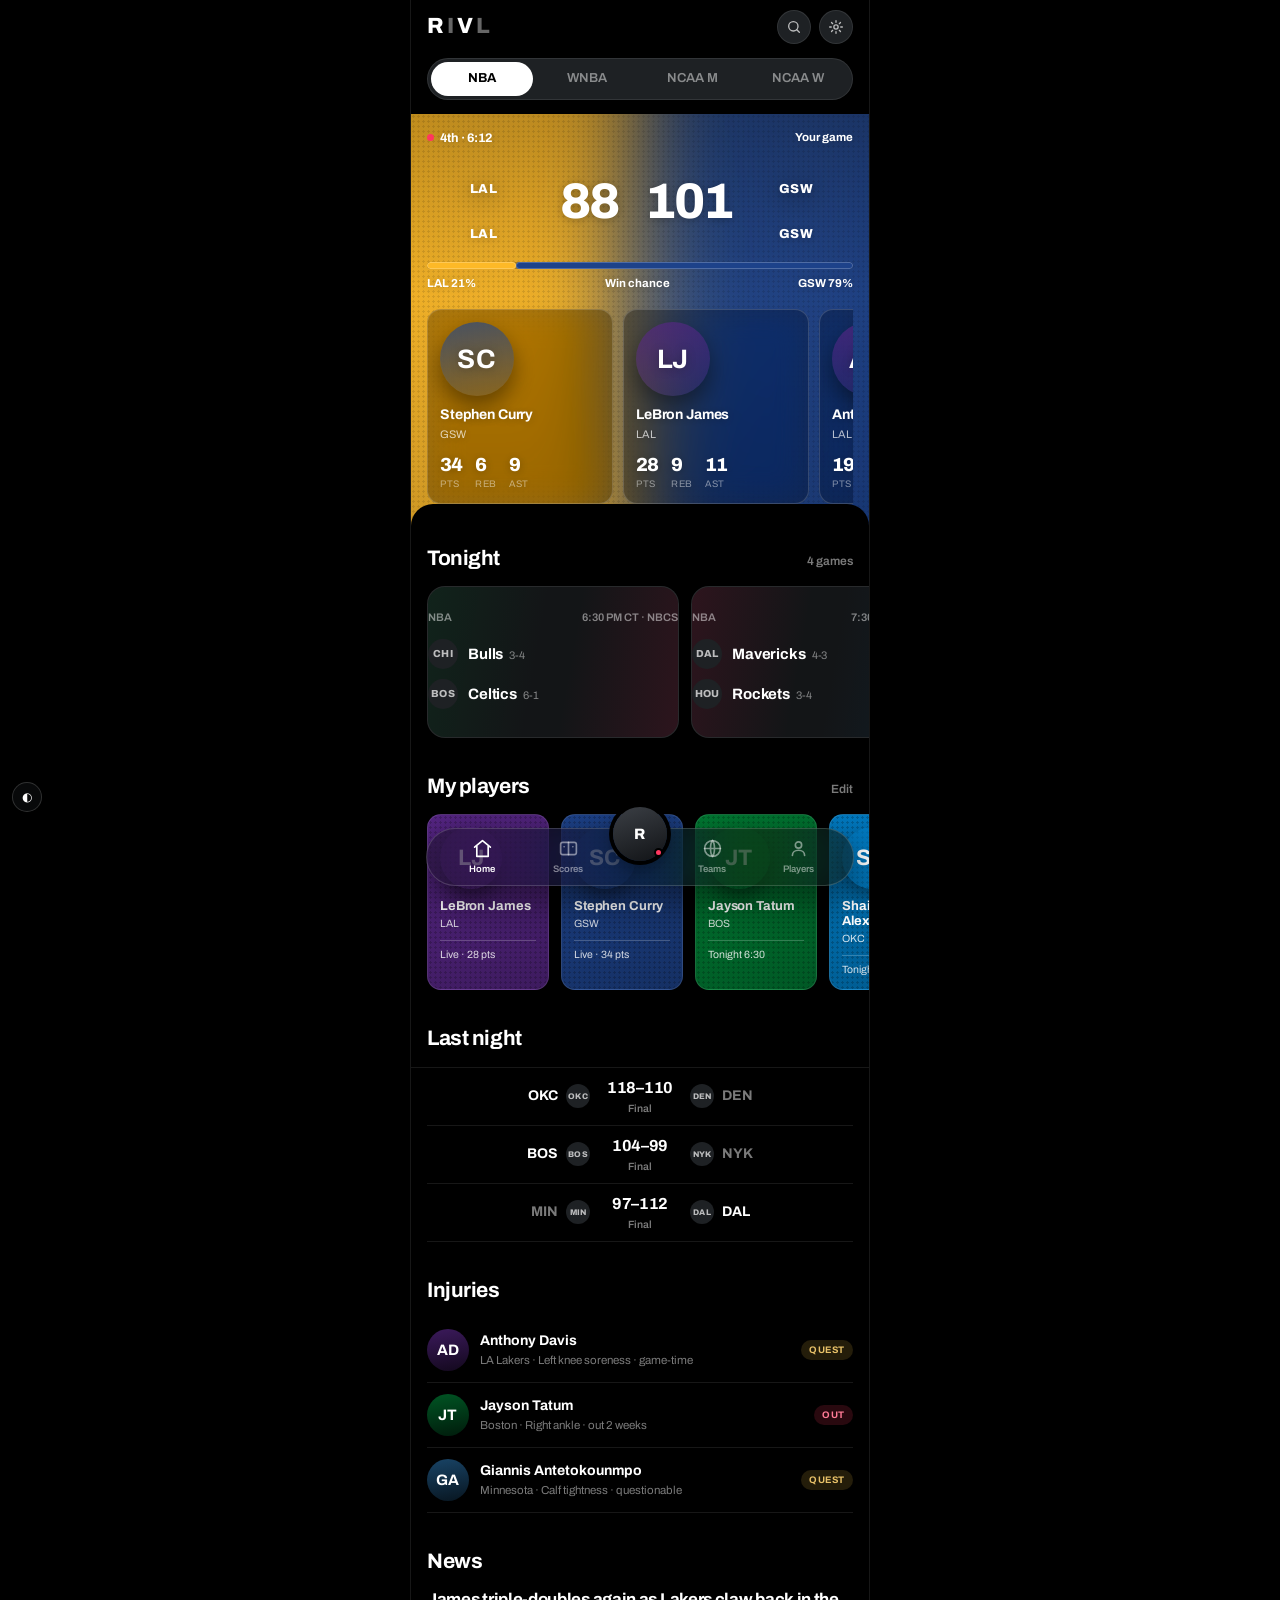
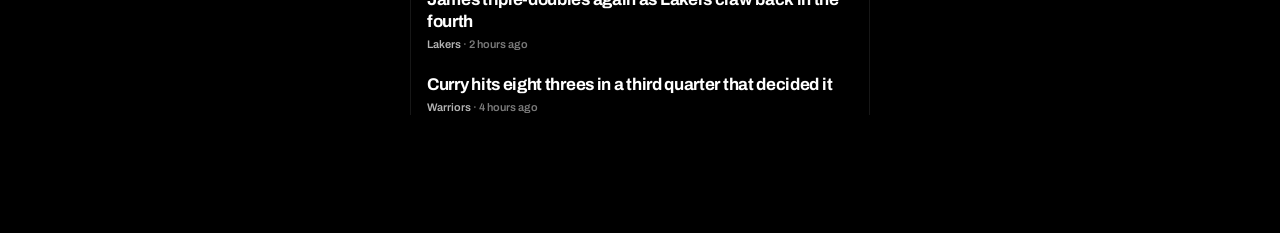
==== commit a85e4ff7: "v6: the colour moves, and the discs stop printing names twice - four blurred blobs per hero, two in " ====
--- a/v6/index.html
+++ b/v6/index.html
@@ -98,7 +98,8 @@
 
 /* crests */
 .cr{border-radius:999px;background:var(--L2);display:grid;place-items:center;overflow:hidden;flex:none;position:relative}
-.cr img{width:76%;height:76%;object-fit:contain}
+.cr img{position:absolute;inset:0;margin:auto;width:76%;height:76%;object-fit:contain}
+.cr.has b{display:none}
 .cr b{font-size:.34em;font-weight:800;letter-spacing:.02em;color:var(--t2)}
 .cr.plain{background:transparent;border:0}
 .cr.plain img{width:100%;height:100%}
@@ -106,7 +107,8 @@
 /* headshot */
 .hs{border-radius:999px;overflow:hidden;flex:none;position:relative;display:grid;place-items:center;
   background:linear-gradient(170deg,color-mix(in srgb,var(--tc) 70%,transparent),color-mix(in srgb,var(--tc) 22%,transparent))}
-.hs img{width:100%;height:100%;object-fit:cover;object-position:top center}
+.hs img{position:absolute;inset:0;width:100%;height:100%;object-fit:cover;object-position:top center}
+.hs.has i{display:none}
 .hs i{font-style:normal;font-weight:700;color:#fff;font-size:.36em;letter-spacing:.02em}
 .hs.noimg img{display:none}
 
@@ -115,11 +117,10 @@
   --mid:color-mix(in srgb,var(--ha) 50%,var(--aw))}
 .minibar{--mid:color-mix(in srgb,var(--ha) 50%,var(--aw))}
 .lh .w{position:absolute;inset:-2px;pointer-events:none;z-index:-2;
-  background:linear-gradient(101deg,var(--aw) 0%,var(--aw) 18%,var(--mid) 50%,var(--ha) 82%,var(--ha) 100%);
-  background-size:160% 100%;animation:drift 18s var(--ease) infinite alternate}
+  background:linear-gradient(101deg,var(--aw) 0%,var(--mid) 50%,var(--ha) 100%);overflow:hidden}
 .lh .dots{position:absolute;inset:0;pointer-events:none;z-index:-1;
   background-image:radial-gradient(circle at 50% 50%,rgba(0,0,0,.26) 1.1px,transparent 1.2px);
-  background-size:5px 5px;mix-blend-mode:multiply;opacity:.9}
+  background-size:5px 5px;mix-blend-mode:multiply;opacity:.4}
 .lh .veil{position:absolute;inset:0;pointer-events:none;z-index:-1;
   background:linear-gradient(rgba(0,0,0,.24),rgba(0,0,0,.04) 44%,rgba(0,0,0,.16))}
 .lh .in{position:relative;padding-top:16px;padding-bottom:20px}
@@ -145,11 +146,11 @@
 .perf{display:flex;gap:10px;margin-top:18px;overflow-x:auto;scrollbar-width:none;padding-bottom:2px;
   scroll-snap-type:none}
 .perf::-webkit-scrollbar{display:none}
-.perf .pc{flex:none;width:168px;border-radius:var(--r);padding:12px;position:relative;overflow:hidden;
+.perf .pc{flex:none;width:186px;border-radius:var(--r);padding:12px;position:relative;overflow:hidden;
   background:rgba(0,0,0,.3);backdrop-filter:blur(16px) saturate(1.4);-webkit-backdrop-filter:blur(16px) saturate(1.4);
   border:1px solid rgba(255,255,255,.16)}
 .perf .pc .wmk{position:absolute;right:-16px;top:-14px;width:84px;opacity:.2}
-.perf .pc .hs{width:52px;height:52px;font-size:52px;box-shadow:0 8px 18px rgba(0,0,0,.38)}
+.perf .pc .hs{width:74px;height:74px;font-size:74px;box-shadow:0 10px 22px rgba(0,0,0,.42)}
 .perf .pc h4{margin:10px 0 0;font-size:14px;font-weight:700;letter-spacing:-.01em;position:relative}
 .perf .pc p{margin:2px 0 10px;font-size:11px;color:var(--t2);position:relative}
 .perf .pc .line{display:flex;gap:12px;position:relative}
@@ -193,7 +194,7 @@
 .mp>span,.mp>u{color:rgba(255,255,255,.82)!important}
 .mp>u{border-top-color:rgba(255,255,255,.2)!important}
 .mp .wmk{position:absolute;right:-20px;bottom:-16px;width:84px;opacity:.26;z-index:0}
-.mp .hs{width:50px;height:50px;font-size:50px;box-shadow:0 7px 15px rgba(0,0,0,.35)}
+.mp .hs{width:62px;height:62px;font-size:62px;box-shadow:0 8px 18px rgba(0,0,0,.4)}
 .mp>b{display:block;margin-top:10px;font-size:13px;font-weight:700;letter-spacing:-.01em;position:relative;line-height:1.15}
 .mp>span:not(.hs){display:block;font-size:10.5px;color:var(--t2);margin-top:3px;position:relative}
 .mp>u{display:block;margin-top:9px;font-size:10.5px;color:var(--t3);text-decoration:none;position:relative;
@@ -235,26 +236,43 @@
    over it, and the content riding up as a black sheet. */
 .ghero{position:relative;overflow:hidden;isolation:isolate;--mid:color-mix(in srgb,var(--ha) 50%,var(--aw))}
 .ghero .w{position:absolute;inset:-2px;pointer-events:none;z-index:-2;
-  background:linear-gradient(101deg,var(--aw) 0%,var(--aw) 18%,var(--mid) 50%,var(--ha) 82%,var(--ha) 100%);
-  background-size:160% 100%;background-position:50% 0;
-  animation:drift 18s var(--ease) infinite alternate}
-@keyframes drift{from{background-position:36% 0}to{background-position:64% 0}}
+  background:linear-gradient(101deg,var(--aw) 0%,var(--mid) 50%,var(--ha) 100%);overflow:hidden}
+/* four soft blobs drifting on their own clocks — the colour is never still */
+.w>i{position:absolute;border-radius:50%;filter:blur(36px);will-change:transform}
+.w>i:nth-child(1){background:var(--aw);width:74%;height:190%;left:-24%;top:-46%;opacity:.8;
+  animation:fa 17s ease-in-out infinite alternate}
+.w>i:nth-child(2){background:var(--ha);width:74%;height:190%;right:-24%;top:-40%;opacity:.8;
+  animation:fb 23s ease-in-out infinite alternate}
+.w>i:nth-child(3){background:var(--aw);width:46%;height:150%;left:12%;top:-24%;opacity:.5;
+  animation:fc 13s ease-in-out infinite alternate}
+.w>i:nth-child(4){background:var(--ha);width:48%;height:150%;right:10%;top:-30%;opacity:.5;
+  animation:fd 19s ease-in-out infinite alternate}
+@keyframes fa{from{transform:translate3d(0,0,0) scale(1)}to{transform:translate3d(18%,9%,0) scale(1.2)}}
+@keyframes fb{from{transform:translate3d(0,5%,0) scale(1.12)}to{transform:translate3d(-16%,-7%,0) scale(.9)}}
+@keyframes fc{from{transform:translate3d(-10%,0,0) scale(.88)}to{transform:translate3d(24%,12%,0) scale(1.28)}}
+@keyframes fd{from{transform:translate3d(12%,-5%,0) scale(1.22)}to{transform:translate3d(-18%,7%,0) scale(.94)}}
+@media(prefers-reduced-motion:reduce){.w>i{animation:none}}
 .ghero .dots{position:absolute;inset:0;pointer-events:none;z-index:-1;
   background-image:radial-gradient(circle at 50% 50%,rgba(0,0,0,.26) 1.1px,transparent 1.2px);
-  background-size:5px 5px;mix-blend-mode:multiply;opacity:.9}
+  background-size:5px 5px;mix-blend-mode:multiply;opacity:.4}
 .ghero .veil{position:absolute;inset:0;pointer-events:none;z-index:-1;
   background:linear-gradient(rgba(0,0,0,.26),rgba(0,0,0,.05) 46%,rgba(0,0,0,.18))}
 .ghero.one .w{background:linear-gradient(101deg,var(--win) 0%,var(--win) 34%,var(--winHi) 72%,var(--win) 100%)}
 .ghero .in{position:relative;padding-top:calc(8px + env(safe-area-inset-top,0px));padding-bottom:22px}
 .ghero .in,.ghero .in *{text-shadow:0 1px 10px rgba(0,0,0,.3)}
 /* other games, as glass pills over the colour */
-.strip{display:flex;gap:7px;overflow-x:auto;scrollbar-width:none;padding-block:4px 2px}
+.strip{display:flex;gap:8px;overflow-x:auto;scrollbar-width:none;padding-block:2px 4px;margin-top:4px}
 .strip::-webkit-scrollbar{display:none}
-.strip a{flex:none;display:flex;align-items:center;gap:7px;padding:6px 11px;border-radius:999px;
-  background:rgba(0,0,0,.26);backdrop-filter:blur(14px);-webkit-backdrop-filter:blur(14px);
-  border:1px solid rgba(255,255,255,.14);font-size:11.5px;font-weight:700;color:#fff;white-space:nowrap}
-.strip .cr{width:17px;height:17px;background:rgba(255,255,255,.14)}
-.strip .cr b{color:#fff}
+.sc2{flex:none;width:122px;padding:9px 10px;border-radius:13px;display:block;
+  background:rgba(0,0,0,.26);backdrop-filter:blur(18px) saturate(1.3);-webkit-backdrop-filter:blur(18px) saturate(1.3);
+  border:1px solid rgba(255,255,255,.15)}
+.sc2 .t{display:block;font-size:10px;font-weight:700;opacity:.85;margin-bottom:6px;white-space:nowrap}
+.sc2 .r{display:flex;align-items:center;gap:7px;padding:2px 0}
+.sc2 .r .cr{width:18px;height:18px;background:rgba(255,255,255,.14)}
+.sc2 .r .cr b{font-size:6px}
+.sc2 .r>b{flex:1;font-size:11.5px;font-weight:700}
+.sc2 .r u{text-decoration:none;font-size:13px;font-weight:800;font-variant-numeric:tabular-nums}
+.sc2 .lo{opacity:.5}
 /* white pill CTA */
 .hlp{display:flex;align-items:center;justify-content:center;gap:9px;margin:18px auto 0;
   background:#fff;color:#07090B;border-radius:999px;padding:12px 24px;font-size:15px;font-weight:700;
@@ -284,18 +302,27 @@
 .gnav .disc{background:rgba(0,0,0,.26);border-color:rgba(255,255,255,.16);
   backdrop-filter:blur(14px);-webkit-backdrop-filter:blur(14px);flex:none}
 .gnav .disc svg{stroke:#fff}
-.gsc{display:grid;grid-template-columns:1fr auto 1fr;align-items:center;gap:6px;margin-top:14px}
-.gsc .side{display:flex;flex-direction:column;align-items:center;gap:9px}
-.gsc .side .cr{width:60px;height:60px;background:transparent;
-  filter:drop-shadow(0 4px 12px rgba(0,0,0,.45))}
+.gleague{margin:14px 0 0;text-align:center;font-size:11.5px;font-weight:600;opacity:.78}
+.gsc{display:grid;grid-template-columns:1fr auto 1fr;align-items:center;gap:6px;margin-top:6px}
+.gsc>.sc{font-size:58px;font-weight:800;letter-spacing:-.055em;text-align:center;line-height:1;
+  font-variant-numeric:tabular-nums}
+.gsc>.mid{text-align:center;padding:0 4px;font-size:12.5px;font-weight:700;opacity:.92}
+.gsc .side{display:flex;flex-direction:column;align-items:center;gap:6px;margin-top:4px}
+.gsc .side .cr{width:52px;height:52px;background:transparent;filter:drop-shadow(0 4px 12px rgba(0,0,0,.45))}
 .gsc .side .cr img{width:100%;height:100%}
-.gsc .side b{font-size:14px;font-weight:800;letter-spacing:.05em}
-.gsc .side em{font-style:normal;font-size:11.5px;font-weight:600;opacity:.8}
-.gsc .mid{text-align:center}
-.gsc .mid .n{display:flex;align-items:center;gap:16px}
-.gsc .mid .n span{font-size:50px;font-weight:800;letter-spacing:-.05em;font-variant-numeric:tabular-nums;min-width:2.7ch;line-height:1}
-.gsc .mid .n span.dim{opacity:.58}
-.gsc .mid .st{margin-top:8px;font-size:12.5px;font-weight:700;opacity:.92}
+.gsc .side b{font-size:14.5px;font-weight:700;letter-spacing:-.01em}
+.gsc .side em{font-style:normal;font-size:11.5px;font-weight:600;opacity:.72}
+.gnote{margin:13px 0 0;text-align:center;font-size:12.5px;font-weight:600;opacity:.88}
+/* highlight clips */
+.clip{flex:none;width:200px;display:block}
+.clip .im{position:relative;aspect-ratio:16/9;border-radius:12px;overflow:hidden;
+  background:linear-gradient(142deg,var(--c1),#0a0c0e 86%);border:1px solid var(--line)}
+.clip .pl{position:absolute;left:9px;bottom:9px;width:30px;height:30px;border-radius:999px;
+  background:rgba(255,255,255,.94);display:grid;place-items:center}
+.clip .pl svg{width:11px;height:11px;fill:#07090B;stroke:none}
+.clip .du{position:absolute;right:8px;bottom:9px;font-size:10px;font-weight:700;color:#fff;
+  background:rgba(0,0,0,.62);padding:3px 7px;border-radius:7px}
+.clip p{margin:9px 0 0;font-size:12.5px;font-weight:600;line-height:1.32}
 .gtabs{display:flex;gap:22px;overflow-x:auto;scrollbar-width:none;border-bottom:1px solid var(--line);
   position:sticky;top:calc(env(safe-area-inset-top,0px) + 52px);z-index:10;background:var(--L0);
   padding-top:4px}
@@ -453,13 +480,13 @@
   var t=T[k];
   return '<span class="cr'+(plain?' plain':'')+'" style="width:'+size+'px;height:'+size+'px;font-size:'+size+'px">'
     +'<b>'+esc(t.ab)+'</b>'
-    +'<img src="'+logoUrl(k)+'" alt="'+esc(t.full)+'" loading="lazy" onerror="this.remove()">'
+    +'<img src="'+logoUrl(k)+'" alt="'+esc(t.full)+'" loading="lazy" onload="this.parentNode.classList.add(\'has\')" onerror="this.remove()">'
     +'</span>';
 }
 function shot(id, name, color, size){
   return '<span class="hs" style="--tc:'+color+';width:'+size+'px;height:'+size+'px;font-size:'+size+'px">'
     +'<i>'+esc(initials(name))+'</i>'
-    +'<img src="'+HEAD(id)+'" alt="'+esc(name)+'" loading="lazy" onerror="this.parentNode.classList.add(\'noimg\');this.remove()">'
+    +'<img src="'+HEAD(id)+'" alt="'+esc(name)+'" loading="lazy" onload="this.parentNode.classList.add(\'has\')" onerror="this.parentNode.classList.add(\'noimg\');this.remove()">'
     +'</span>';
 }
 
@@ -533,7 +560,7 @@
 
   var pc=pairColors(g.away,g.home);
   var hero='<section class="lh rise" style="--ha:'+pc.home+';--aw:'+pc.away+';animation-delay:.02s">'
-    +'<span class="w"></span><span class="dots"></span><span class="veil"></span>'
+    +'<span class="w"><i></i><i></i><i></i><i></i></span><span class="dots"></span><span class="veil"></span>'
     +'<div class="in gut">'
       +'<div class="top"><span class="livedot"><i></i>'+esc(g.clock)+'</span><span>Your game</span></div>'
       +'<a class="score pressable" href="#game">'
@@ -549,7 +576,7 @@
           var t=T[p.t];
           return '<div class="pc" style="--tc:'+t.c+'">'
             +'<img class="wmk" src="'+logoUrl(p.t)+'" alt="" onerror="this.remove()">'
-            +shot(p.id,p.n,t.c,52)
+            +shot(p.id,p.n,t.c,74)
             +'<h4>'+esc(p.n)+'</h4><p>'+esc(t.ab)+'</p>'
             +'<div class="line">'+p.l.map(function(x){return '<div><b class="num">'+x[0]+'</b><span>'+x[1]+'</span></div>';}).join('')+'</div>'
           +'</div>';
@@ -565,7 +592,7 @@
         var t=T[p.t];
         return '<a class="mp pressable" href="#game" style="--tc:'+t.c+'">'
           +'<img class="wmk" src="'+logoUrl(p.t)+'" alt="" onerror="this.remove()">'
-          +shot(p.id,p.n,t.c,50)
+          +shot(p.id,p.n,t.c,62)
           +'<b>'+esc(p.n)+'</b><span>'+esc(t.ab)+'</span><u>'+esc(p.next)+'</u></a>';
       }).join('')+'</div>';
 
@@ -624,6 +651,11 @@
   {c:'7:02',t:'lal',x:'Anthony Davis makes two point shot (LeBron James assists)',s:'88-98',big:true},
   {c:'7:28',t:'gs',x:'Golden State Warriors full timeout',s:'86-98'},
   {c:'7:44',t:'gs',x:'Brandin Podziemski makes 25-foot three point jumper',s:'86-98',big:true}
+];
+var HL=[
+  {t:'gs', d:'0:18', x:'Curry pulls up from 30 feet to put Golden State in front'},
+  {t:'lal',d:'0:24', x:'James finds Davis on the roll for the alley-oop'},
+  {t:'gs', d:'0:15', x:'Kuminga chases down the block in transition'}
 ];
 var CMP=[
   ['Field goals','40.2%','42.7%',48,52],
@@ -681,25 +713,39 @@
 
   var pc=pairColors(LIVE.away,LIVE.home);
   var cvars='--ha:'+pc.home+';--aw:'+pc.away;
-  /* the other games in play, as glass pills over the colour */
-  var strip=LASTNIGHT.concat(TONIGHT.slice(0,2)).slice(0,4).map(function(x){
-    var lbl = x.as!=null ? ('Final '+x.as+'-'+x.hs) : (x.t||'').replace(' PM CT','');
-    return '<a href="#game">'+crest(x.a,17)+'<span>'+esc(lbl)+'</span>'+crest(x.h,17)+'</a>';
+  /* the other games, as small glass score cards — live ones carry the clock */
+  var OTHERS=[
+    {a:'chi',h:'bos',as:88,hs:94,live:'4th 2:41'},
+    {a:'okc',h:'den',as:118,hs:110},
+    {a:'dal',h:'hou',t:'7:30 CT'},
+    {a:'min',h:'nyk',t:'8:00 CT'}
+  ];
+  var strip=OTHERS.map(function(x){
+    var fin=x.as!=null && !x.live;
+    var st = x.live ? '<span class="livedot"><i></i>'+esc(x.live)+'</span>'
+                    : (x.as!=null ? 'Final' : esc(x.t));
+    var aw=fin&&x.as>x.hs, hw=fin&&x.hs>x.as;
+    return '<a class="sc2" href="#game"><span class="t">'+st+'</span>'
+      +'<span class="r'+(fin&&!aw?' lo':'')+'">'+crest(x.a,18)+'<b>'+esc(T[x.a].ab)+'</b><u>'+(x.as!=null?x.as:'')+'</u></span>'
+      +'<span class="r'+(fin&&!hw?' lo':'')+'">'+crest(x.h,18)+'<b>'+esc(T[x.h].ab)+'</b><u>'+(x.hs!=null?x.hs:'')+'</u></span></a>';
   }).join('');
 
   var hero='<section class="ghero" style="'+cvars+'">'
-    +'<span class="w"></span><span class="dots"></span><span class="veil"></span>'
+    +'<span class="w"><i></i><i></i><i></i><i></i></span><span class="dots"></span><span class="veil"></span>'
     +'<div class="in gut">'
       +'<div class="gnav"><a class="disc" href="#home" aria-label="Back">'+svg(IC.back)+'</a>'
-        +'<div class="strip">'+strip+'</div>'
-        +'<span class="disc">'+svg(IC.share)+'</span></div>'
+        +'<span style="flex:1"></span><span class="disc">'+svg(IC.share)+'</span></div>'
+      +'<div class="strip">'+strip+'</div>'
+      +'<p class="gleague">NBA · Chase Center, San Francisco</p>'
       +'<div class="gsc">'
-        +'<span class="side">'+crest(LIVE.away,60,true)+'<b>'+esc(a.ab)+'</b><em>'+esc(a.rec)+'</em></span>'
-        +'<span class="mid"><span class="n"><span class="num">'+LIVE.as+'</span><span class="num">'+LIVE.hs+'</span></span>'
-          +'<span class="st"><span class="livedot"><i></i>'+esc(LIVE.clock)+'</span></span></span>'
-        +'<span class="side">'+crest(LIVE.home,60,true)+'<b>'+esc(h.ab)+'</b><em>'+esc(h.rec)+'</em></span>'
+        +'<span class="sc">'+LIVE.as+'</span>'
+        +'<span class="mid"><span class="livedot"><i></i>'+esc(LIVE.clock)+'</span></span>'
+        +'<span class="sc">'+LIVE.hs+'</span>'
+        +'<span class="side">'+crest(LIVE.away,52,true)+'<b>'+esc(a.name)+'</b><em>'+esc(a.rec)+'</em></span>'
+        +'<span></span>'
+        +'<span class="side">'+crest(LIVE.home,52,true)+'<b>'+esc(h.name)+'</b><em>'+esc(h.rec)+'</em></span>'
       +'</div>'
-      +'<button class="hlp">'+'<svg viewBox="0 0 24 24" aria-hidden="true"><path d="M7 4.5v15l13-7.5z"/></svg>'+'Highlights</button>'
+      +'<p class="gnote">S. Curry 34 · L. James 28, 11 ast · Sling, NBA TV</p>'
     +'</div></section>'
     +'<div class="sheet">'
     +'<div class="minibar gut" style="'+cvars+'" id="mini"><span class="w"></span><span class="dots"></span>'
@@ -711,7 +757,13 @@
 
   var body='';
   if(tab==='sum'){
-    body='<div class="gut"><div class="sechd"><h2 class="sec">Line score</h2></div>'
+    body='<div class="gut sechd tight"><h2 class="sec">Highlights</h2><span class="more">12 clips</span></div>'
+      +'<div class="rail">'+HL.map(function(c){
+          return '<a class="clip pressable" href="#game" style="--c1:'+T[c.t].c+'">'
+            +'<span class="im"><span class="pl"><svg viewBox="0 0 24 24"><path d="M7 4.5v15l13-7.5z"/></svg></span>'
+            +'<span class="du">'+esc(c.d)+'</span></span><p>'+esc(c.x)+'</p></a>';
+        }).join('')+'</div>'
+      +'<div class="gut"><div class="sechd"><h2 class="sec">Line score</h2></div>'
       +'<div class="plate"><table class="ls">'
       +'<tr><th>&nbsp;</th><th>1</th><th>2</th><th>3</th><th>4</th><th>T</th></tr>'
       +'<tr><td><span class="tm">'+crest(LIVE.away,24)+esc(a.ab)+'</span></td><td>24</td><td>21</td><td>25</td><td>18</td><td>'+LIVE.as+'</td></tr>'
@@ -723,7 +775,7 @@
           var t=T[p.t];
           return '<div class="pc mp" style="--tc:'+t.c+';width:170px">'
             +'<img class="wmk" src="'+logoUrl(p.t)+'" alt="" onerror="this.remove()">'
-            +shot(p.id,p.n,t.c,54)
+            +shot(p.id,p.n,t.c,74)
             +'<b>'+esc(p.n)+'</b><span>'+esc(t.full)+'</span>'
             +'<u style="display:flex;gap:14px;border-top:1px solid var(--line);padding-top:9px;margin-top:9px">'
             +p.l.map(function(x){return '<span style="color:var(--t3)"><b style="display:block;color:var(--t1);font-size:18px;font-weight:800;letter-spacing:-.03em" class="num">'+x[0]+'</b>'+x[1]+'</span>';}).join('')
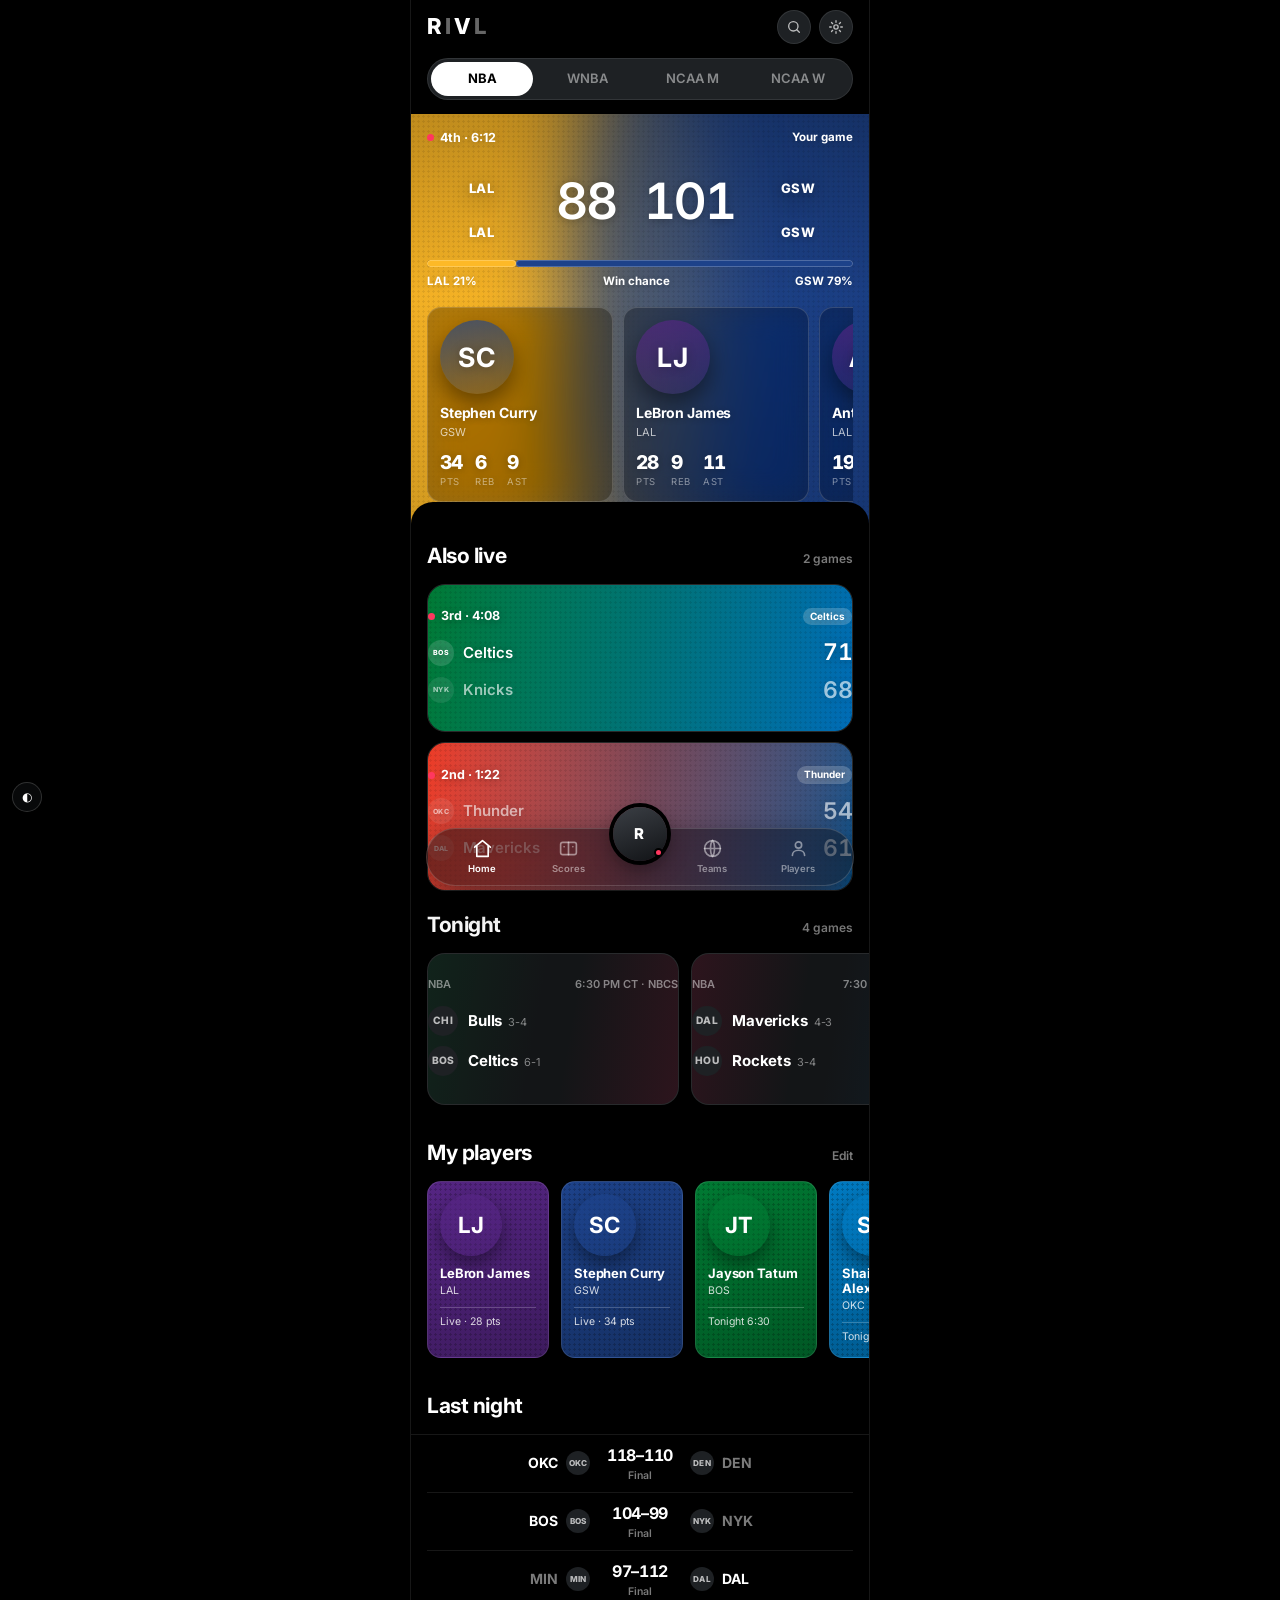
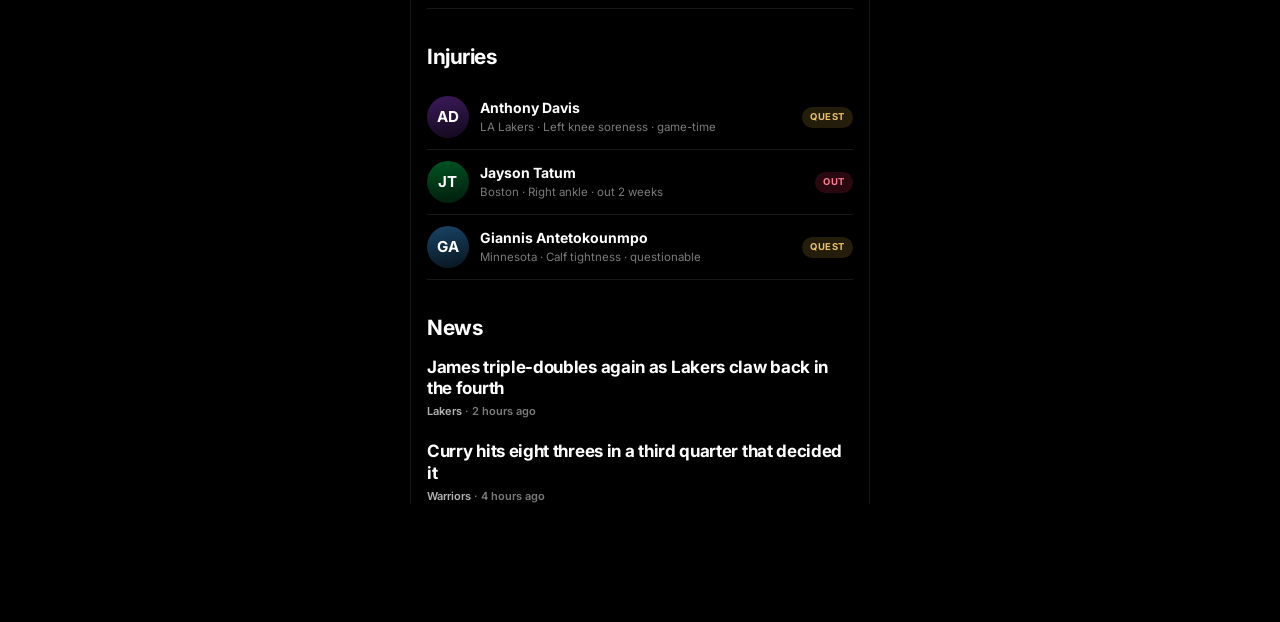
==== commit 864eb4f0: "v6: Apple's typeface, real motion, and the sheet that covers the hero Font: system stack first, so S" ====
--- a/v6/index.html
+++ b/v6/index.html
@@ -6,7 +6,7 @@
 <meta name="theme-color" content="#000000">
 <title>RIVL v6</title>
 <link rel="preconnect" href="https://fonts.gstatic.com" crossorigin>
-<link rel="stylesheet" href="https://fonts.googleapis.com/css2?family=Archivo:wght@400;500;600;700;800&display=swap">
+<link rel="stylesheet" href="https://fonts.googleapis.com/css2?family=Inter:wght@400;500;600;700;800&display=swap">
 <style>
 :root{
   --L0:#000;--L1:#131517;--L2:#1E2124;
@@ -15,7 +15,7 @@
   --top:rgba(255,255,255,.055);
   --acc:#fff;--acc-ink:#000;
   --glass:rgba(16,18,20,.52);
-  --f:'Archivo','Helvetica Neue',Arial,sans-serif;
+  --f:-apple-system,BlinkMacSystemFont,'SF Pro Display','SF Pro Text','Inter','Segoe UI',Roboto,'Helvetica Neue',Arial,sans-serif;
   --gut:16px;--r:14px;--rl:18px;
   --ease:cubic-bezier(.2,.8,.2,1);
   --wash:.62;
@@ -36,7 +36,7 @@
 img{max-width:100%;display:block}
 button{font:inherit;color:inherit;background:none;border:0;padding:0;cursor:pointer}
 a{color:inherit;text-decoration:none}
-.num{font-variant-numeric:tabular-nums;letter-spacing:-.025em}
+.num{font-variant-numeric:tabular-nums;letter-spacing:-.02em}
 .gut{padding-left:max(var(--gut),env(safe-area-inset-left,0px));padding-right:max(var(--gut),env(safe-area-inset-right,0px))}
 .wrap{max-width:460px;margin-inline:auto;position:relative}
 @media(min-width:520px){.wrap{border-inline:1px solid var(--line);min-height:100vh}}
@@ -120,7 +120,7 @@
   background:linear-gradient(101deg,var(--aw) 0%,var(--mid) 50%,var(--ha) 100%);overflow:hidden}
 .lh .dots{position:absolute;inset:0;pointer-events:none;z-index:-1;
   background-image:radial-gradient(circle at 50% 50%,rgba(0,0,0,.26) 1.1px,transparent 1.2px);
-  background-size:5px 5px;mix-blend-mode:multiply;opacity:.4}
+  background-size:5px 5px;mix-blend-mode:multiply;opacity:.3}
 .lh .veil{position:absolute;inset:0;pointer-events:none;z-index:-1;
   background:linear-gradient(rgba(0,0,0,.24),rgba(0,0,0,.04) 44%,rgba(0,0,0,.16))}
 .lh .in{position:relative;padding-top:16px;padding-bottom:20px}
@@ -136,7 +136,7 @@
 .lh .side .cr img{width:100%;height:100%}
 .lh .side b{font-size:13px;font-weight:800;letter-spacing:.06em}
 .lh .nums{display:flex;align-items:center;gap:16px}
-.lh .nums span{font-size:50px;font-weight:800;letter-spacing:-.045em;font-variant-numeric:tabular-nums;min-width:2.6ch;text-align:center;line-height:1}
+.lh .nums span{font-size:50px;font-weight:600;letter-spacing:-.03em;font-variant-numeric:tabular-nums;min-width:2.6ch;text-align:center;line-height:1}
 .lh .nums span.dim{opacity:.58}
 .wp{margin-top:18px}
 .wp .bar{height:7px;border-radius:999px;background:rgba(0,0,0,.26);overflow:hidden;display:flex}
@@ -234,31 +234,33 @@
 /* ====== GAME PAGE ====== */
 /* the colour commits: a full two-team gradient edge to edge, a halftone screen
    over it, and the content riding up as a black sheet. */
-.ghero{position:relative;overflow:hidden;isolation:isolate;--mid:color-mix(in srgb,var(--ha) 50%,var(--aw))}
+.ghero{position:sticky;top:0;z-index:0;overflow:hidden;isolation:isolate;
+  --mid:color-mix(in srgb,var(--ha) 50%,var(--aw))}
 .ghero .w{position:absolute;inset:-2px;pointer-events:none;z-index:-2;
   background:linear-gradient(101deg,var(--aw) 0%,var(--mid) 50%,var(--ha) 100%);overflow:hidden}
-/* four soft blobs drifting on their own clocks — the colour is never still */
-.w>i{position:absolute;border-radius:50%;filter:blur(36px);will-change:transform}
-.w>i:nth-child(1){background:var(--aw);width:74%;height:190%;left:-24%;top:-46%;opacity:.8;
-  animation:fa 17s ease-in-out infinite alternate}
-.w>i:nth-child(2){background:var(--ha);width:74%;height:190%;right:-24%;top:-40%;opacity:.8;
-  animation:fb 23s ease-in-out infinite alternate}
-.w>i:nth-child(3){background:var(--aw);width:46%;height:150%;left:12%;top:-24%;opacity:.5;
-  animation:fc 13s ease-in-out infinite alternate}
-.w>i:nth-child(4){background:var(--ha);width:48%;height:150%;right:10%;top:-30%;opacity:.5;
-  animation:fd 19s ease-in-out infinite alternate}
-@keyframes fa{from{transform:translate3d(0,0,0) scale(1)}to{transform:translate3d(18%,9%,0) scale(1.2)}}
-@keyframes fb{from{transform:translate3d(0,5%,0) scale(1.12)}to{transform:translate3d(-16%,-7%,0) scale(.9)}}
-@keyframes fc{from{transform:translate3d(-10%,0,0) scale(.88)}to{transform:translate3d(24%,12%,0) scale(1.28)}}
-@keyframes fd{from{transform:translate3d(12%,-5%,0) scale(1.22)}to{transform:translate3d(-18%,7%,0) scale(.94)}}
+/* the colour is never still: big soft lobes of each team colour wandering
+   across the field on four different clocks. Transform only. */
+.w>i{position:absolute;border-radius:50%;filter:blur(40px);will-change:transform}
+.w>i:nth-child(1){background:var(--aw);width:96%;height:260%;left:-34%;top:-70%;opacity:.95;
+  animation:fa 9s ease-in-out infinite alternate}
+.w>i:nth-child(2){background:var(--ha);width:96%;height:260%;right:-34%;top:-60%;opacity:.95;
+  animation:fb 11s ease-in-out infinite alternate}
+.w>i:nth-child(3){background:var(--aw);width:60%;height:200%;left:6%;top:-46%;opacity:.7;
+  animation:fc 7s ease-in-out infinite alternate}
+.w>i:nth-child(4){background:var(--ha);width:62%;height:200%;right:4%;top:-52%;opacity:.7;
+  animation:fd 13s ease-in-out infinite alternate}
+@keyframes fa{from{transform:translate3d(-8%,-6%,0) scale(1)}  to{transform:translate3d(34%,10%,0) scale(1.4)}}
+@keyframes fb{from{transform:translate3d(10%,8%,0) scale(1.35)}to{transform:translate3d(-30%,-8%,0) scale(.95)}}
+@keyframes fc{from{transform:translate3d(-22%,4%,0) scale(.85)}to{transform:translate3d(46%,-10%,0) scale(1.45)}}
+@keyframes fd{from{transform:translate3d(26%,-8%,0) scale(1.4)}to{transform:translate3d(-34%,10%,0) scale(.9)}}
 @media(prefers-reduced-motion:reduce){.w>i{animation:none}}
 .ghero .dots{position:absolute;inset:0;pointer-events:none;z-index:-1;
   background-image:radial-gradient(circle at 50% 50%,rgba(0,0,0,.26) 1.1px,transparent 1.2px);
-  background-size:5px 5px;mix-blend-mode:multiply;opacity:.4}
+  background-size:5px 5px;mix-blend-mode:multiply;opacity:.3}
 .ghero .veil{position:absolute;inset:0;pointer-events:none;z-index:-1;
   background:linear-gradient(rgba(0,0,0,.26),rgba(0,0,0,.05) 46%,rgba(0,0,0,.18))}
 .ghero.one .w{background:linear-gradient(101deg,var(--win) 0%,var(--win) 34%,var(--winHi) 72%,var(--win) 100%)}
-.ghero .in{position:relative;padding-top:calc(8px + env(safe-area-inset-top,0px));padding-bottom:22px}
+.ghero .in{position:relative;padding-top:calc(8px + env(safe-area-inset-top,0px));padding-bottom:30px}
 .ghero .in,.ghero .in *{text-shadow:0 1px 10px rgba(0,0,0,.3)}
 /* other games, as glass pills over the colour */
 .strip{display:flex;gap:8px;overflow-x:auto;scrollbar-width:none;padding-block:2px 4px;margin-top:4px}
@@ -280,8 +282,8 @@
 .hlp svg{width:14px;height:14px;fill:#07090B;stroke:none}
 /* the black sheet the body rides on */
 .sheet{position:relative;z-index:2;background:var(--L0);border-radius:22px 22px 0 0;margin-top:-22px;
-  padding-top:2px}
-.sheet.cap{height:22px;margin-bottom:-2px}
+  padding-top:2px;box-shadow:0 -16px 34px rgba(0,0,0,.5);min-height:92vh}
+.sheet.cap{height:22px;margin-bottom:-2px;min-height:0;box-shadow:none}
 /* collapsed sticky bar */
 .minibar{position:fixed;top:0;left:50%;transform:translate(-50%,-100%);width:min(460px,100%);
   z-index:34;display:flex;align-items:center;gap:10px;
@@ -295,27 +297,27 @@
   background-size:5px 5px;mix-blend-mode:multiply}
 .minibar .cr{width:24px;height:24px;background:rgba(255,255,255,.16)}
 .minibar .cr b{color:#fff}
-.minibar>b{font-size:17px;font-weight:800;font-variant-numeric:tabular-nums;color:#fff;letter-spacing:-.02em}
+.minibar>b{font-size:17px;font-weight:700;font-variant-numeric:tabular-nums;color:#fff;letter-spacing:-.02em}
 .minibar>span{font-size:11.5px;font-weight:700;color:rgba(255,255,255,.85)}
 .ghero .in,.ghero .in b,.ghero .in em,.ghero .in span{color:#fff}
 .gnav{display:flex;align-items:center;justify-content:space-between;height:40px;gap:8px}
 .gnav .disc{background:rgba(0,0,0,.26);border-color:rgba(255,255,255,.16);
   backdrop-filter:blur(14px);-webkit-backdrop-filter:blur(14px);flex:none}
 .gnav .disc svg{stroke:#fff}
-.gleague{margin:14px 0 0;text-align:center;font-size:11.5px;font-weight:600;opacity:.78}
+.gleague{margin:14px 0 0;text-align:center;font-size:11.5px;font-weight:600;opacity:.72}
 .gsc{display:grid;grid-template-columns:1fr auto 1fr;align-items:center;gap:6px;margin-top:6px}
-.gsc>.sc{font-size:58px;font-weight:800;letter-spacing:-.055em;text-align:center;line-height:1;
+.gsc>.sc{font-size:56px;font-weight:600;letter-spacing:-.03em;text-align:center;line-height:1;
   font-variant-numeric:tabular-nums}
 .gsc>.mid{text-align:center;padding:0 4px;font-size:12.5px;font-weight:700;opacity:.92}
-.gsc .side{display:flex;flex-direction:column;align-items:center;gap:6px;margin-top:4px}
+.gsc .side{display:flex;flex-direction:column;align-items:center;gap:4px;margin-top:-6px}
 .gsc .side .cr{width:52px;height:52px;background:transparent;filter:drop-shadow(0 4px 12px rgba(0,0,0,.45))}
 .gsc .side .cr img{width:100%;height:100%}
-.gsc .side b{font-size:14.5px;font-weight:700;letter-spacing:-.01em}
+.gsc .side b{font-size:14.5px;font-weight:600;letter-spacing:-.01em;margin-top:2px}
 .gsc .side em{font-style:normal;font-size:11.5px;font-weight:600;opacity:.72}
 .gnote{margin:13px 0 0;text-align:center;font-size:12.5px;font-weight:600;opacity:.88}
 /* highlight clips */
 .clip{flex:none;width:200px;display:block}
-.clip .im{position:relative;aspect-ratio:16/9;border-radius:12px;overflow:hidden;
+.clip .im{display:block;position:relative;aspect-ratio:16/9;border-radius:12px;overflow:hidden;
   background:linear-gradient(142deg,var(--c1),#0a0c0e 86%);border:1px solid var(--line)}
 .clip .pl{position:absolute;left:9px;bottom:9px;width:30px;height:30px;border-radius:999px;
   background:rgba(255,255,255,.94);display:grid;place-items:center}
@@ -409,6 +411,74 @@
 .watch b{flex:1;font-size:14px;font-weight:700}
 .watch span{font-size:11.5px;color:var(--t3);font-weight:600}
 
+/* game leaders — head to head, the score clearly separated */
+.glhd{display:grid;grid-template-columns:1fr auto 1fr;align-items:center;gap:8px;padding:13px 0 11px;
+  border-bottom:1px solid var(--line)}
+.glhd .s{display:flex;align-items:center;gap:8px}
+.glhd .s.r{justify-content:flex-end}
+.glhd b{font-size:12.5px;font-weight:700;letter-spacing:.04em;color:var(--t2)}
+.glhd .cr{width:22px;height:22px}
+.glrow{display:grid;grid-template-columns:1fr auto 1fr;align-items:center;gap:10px;padding:13px 0}
+.glrow+.glrow{border-top:1px solid var(--line)}
+.glrow .p{display:flex;align-items:center;gap:10px;min-width:0}
+.glrow .p.r{justify-content:flex-end}
+.glrow .hs{width:44px;height:44px;font-size:44px}
+.glrow .t{min-width:0}
+.glrow .p.r .t{text-align:right}
+.glrow .t b{display:block;font-size:26px;font-weight:700;letter-spacing:-.03em;line-height:1.05}
+.glrow .t b.lo{color:var(--t3);font-weight:600}
+.glrow .t em{display:block;font-style:normal;font-size:11.5px;color:var(--t3);margin-top:2px;
+  white-space:nowrap;overflow:hidden;text-overflow:ellipsis}
+.glrow .lab{font-size:12.5px;color:var(--t3);text-align:center;white-space:nowrap}
+
+/* play-by-play — MLS timeline */
+.seg2{display:flex;background:var(--L2);border-radius:999px;padding:3px;gap:2px;margin-bottom:16px}
+.seg2 button{flex:1;border-radius:999px;padding:9px 4px;font-size:13px;font-weight:600;color:var(--t3)}
+.seg2 button[aria-pressed=true]{background:var(--acc);color:var(--acc-ink);font-weight:700}
+.tl{position:relative;padding-left:52px}
+.tl::before{content:"";position:absolute;left:19px;top:6px;bottom:6px;width:1px;background:var(--line2)}
+.tle{position:relative;padding-bottom:18px;min-height:64px}
+.tle .mark{position:absolute;left:-52px;top:0;width:40px;text-align:center}
+.tle .ic{display:grid;place-items:center;width:38px;height:38px;border-radius:999px;background:var(--L2);
+  border:1px solid var(--line2);font-size:13px;color:var(--t2);line-height:1}
+.tle .ic.on{background:var(--tc);border-color:transparent;color:#fff;font-size:11px}
+.tle .mark b{display:block;margin-top:5px;font-size:12px;font-weight:700;color:var(--t3)}
+.tle .plain{font-size:14px;color:var(--t2);line-height:1.4;padding-top:10px;min-height:38px;display:flex;align-items:center}
+.tle .box{border-radius:14px;padding:13px 14px;position:relative;overflow:hidden;
+  background:linear-gradient(135deg,color-mix(in srgb,var(--tc) 30%,var(--L1)),var(--L1) 82%);
+  border:1px solid color-mix(in srgb,var(--tc) 36%,var(--line2))}
+.tle .bh{display:flex;align-items:center;justify-content:space-between;gap:10px;margin-bottom:9px}
+.tle .bh b{font-size:16px;font-weight:700;letter-spacing:-.015em}
+.tle .bh img{width:22px;height:22px;object-fit:contain;opacity:.95}
+.tle .bb{display:flex;gap:11px;align-items:flex-start}
+.tle .bb p{margin:0;font-size:13.5px;line-height:1.4;color:var(--t2)}
+.tle .bs{display:flex;gap:14px;margin-top:11px;padding-top:9px;border-top:1px solid var(--line);
+  font-size:12px;font-weight:700;color:var(--t2);font-variant-numeric:tabular-nums}
+.shn{position:relative;flex:none}
+.shn .no{position:absolute;right:-3px;bottom:-3px;min-width:18px;height:18px;border-radius:999px;
+  display:grid;place-items:center;font-style:normal;font-size:10px;font-weight:800;color:#fff;
+  border:2px solid var(--L1);padding:0 3px}
+
+/* Home — several live games at once */
+.lstack{display:grid;gap:10px}
+.lg2{position:relative;overflow:hidden;border-radius:var(--rl);border:1px solid var(--line2);
+  isolation:isolate;--mid:color-mix(in srgb,var(--ha) 50%,var(--aw))}
+.lg2 .w{position:absolute;inset:-2px;z-index:-2;overflow:hidden;
+  background:linear-gradient(101deg,var(--aw) 0%,var(--mid) 50%,var(--ha) 100%)}
+.lg2 .dots{position:absolute;inset:0;z-index:-1;
+  background-image:radial-gradient(circle at 50% 50%,rgba(0,0,0,.26) 1.1px,transparent 1.2px);
+  background-size:5px 5px;mix-blend-mode:multiply;opacity:.34}
+.lg2 .in{padding:12px 14px}
+.lg2 .in,.lg2 .in *{color:#fff;text-shadow:0 1px 8px rgba(0,0,0,.3)}
+.lg2 .tp{display:flex;align-items:center;justify-content:space-between;font-size:11px;font-weight:700;margin-bottom:9px}
+.lg2 .rw{display:flex;align-items:center;gap:9px;padding:3px 0}
+.lg2 .rw .cr{width:26px;height:26px;background:rgba(255,255,255,.14)}
+.lg2 .rw .cr b{color:#fff;font-size:7px}
+.lg2 .rw .nm{flex:1;min-width:0;font-size:15px;font-weight:600;white-space:nowrap;overflow:hidden;text-overflow:ellipsis}
+.lg2 .rw .sc{font-size:23px;font-weight:600;letter-spacing:-.03em;font-variant-numeric:tabular-nums;min-width:44px;text-align:right}
+.lg2 .rw.lo{opacity:.62}
+.lg2 .fav{font-size:10px;font-weight:700;background:rgba(255,255,255,.2);padding:2px 7px;border-radius:999px}
+
 /* misc */
 .rise{opacity:0;transform:translateY(10px);animation:rise .5s var(--ease) forwards}
 @keyframes rise{to{opacity:1;transform:none}}
@@ -463,12 +533,16 @@
 function hueGap(a,b){ var d=Math.abs(hsl(a)[0]-hsl(b)[0]); return d>180?360-d:d; }
 function pairColors(aKey,hKey){
   var A=T[aKey], H=T[hKey];
+  /* a team's own primary always wins unless the two would read as one colour:
+     they must differ enough in hue AND in lightness to survive side by side. */
+  if(hueGap(A.c,H.c)>=50 && Math.abs(hsl(A.c)[2]-hsl(H.c)[2])>=0.10)
+    return {away:A.c, home:H.c};
   var ac=[A.c].concat(A.alt&&usable(A.alt)?[A.alt]:[]);
   var hc=[H.c].concat(H.alt&&usable(H.alt)?[H.alt]:[]);
   var best=[A.c,H.c], score=-1;
   ac.forEach(function(x){ hc.forEach(function(y){
-    var s=hueGap(x,y) + Math.abs(hsl(x)[2]-hsl(y)[2])*120;
-    if(s>score){ score=s; best=[x,y]; }
+    var v=hueGap(x,y) + Math.abs(hsl(x)[2]-hsl(y)[2])*140;
+    if(v>score){ score=v; best=[x,y]; }
   });});
   return {away:best[0], home:best[1]};
 }
@@ -488,6 +562,10 @@
     +'<i>'+esc(initials(name))+'</i>'
     +'<img src="'+HEAD(id)+'" alt="'+esc(name)+'" loading="lazy" onload="this.parentNode.classList.add(\'has\')" onerror="this.parentNode.classList.add(\'noimg\');this.remove()">'
     +'</span>';
+}
+
+function shotWithNo(id,name,color,size,no){
+  return '<span class="shn">'+shot(id,name,color,size)+'<i class="no" style="background:'+color+'">'+esc(no||'')+'</i></span>';
 }
 
 /* ---------- data ---------- */
@@ -517,6 +595,10 @@
   {id:4278073,n:'Shai Gilgeous-Alexander',t:'okc',next:'Tonight 9:00'},
   {id:3945274,n:'Luka Dončić',t:'dal',next:'Tonight 7:30'}
 ];
+var ALSOLIVE = [
+  {a:'bos',h:'nyk',as:71,hs:68,clock:'3rd · 4:08',fav:'Celtics'},
+  {a:'okc',h:'dal',as:54,hs:61,clock:'2nd · 1:22',fav:'Thunder'}
+];
 var INJ = [
   {id:6583,n:'Anthony Davis',t:'lal',st:'q',w:'Left knee soreness · game-time'},
   {id:4065648,n:'Jayson Tatum',t:'bos',st:'out',w:'Right ankle · out 2 weeks'},
@@ -564,9 +646,9 @@
     +'<div class="in gut">'
       +'<div class="top"><span class="livedot"><i></i>'+esc(g.clock)+'</span><span>Your game</span></div>'
       +'<a class="score pressable" href="#game">'
-        +'<span class="side">'+crest(g.away,58)+'<b>'+esc(a.ab)+'</b></span>'
+        +'<span class="side">'+crest(g.away,56,true)+'<b>'+esc(a.ab)+'</b></span>'
         +'<span class="nums"><span class="num">'+g.as+'</span><span class="num">'+g.hs+'</span></span>'
-        +'<span class="side">'+crest(g.home,58)+'<b>'+esc(h.ab)+'</b></span>'
+        +'<span class="side">'+crest(g.home,56,true)+'<b>'+esc(h.ab)+'</b></span>'
       +'</a>'
       +'<div class="wp"><div class="bar">'
         +'<i data-w="'+(100-wpH)+'" style="background:'+pc.away+'"></i>'
@@ -584,6 +666,20 @@
     +'</div></section>'
     +'<div class="sheet cap"></div>';
 
+  /* three followed teams playing at once: one hero, the rest as a live stack */
+  var alsoLive='<div class="gut sechd tight rise" style="animation-delay:.05s">'
+      +'<h2 class="sec">Also live</h2><span class="more">'+ALSOLIVE.length+' games</span></div>'
+    +'<div class="gut lstack rise" style="animation-delay:.07s">'+ALSOLIVE.map(function(x){
+        var q=pairColors(x.a,x.h), aw=x.as>x.hs;
+        return '<a class="lg2 pressable" href="#game" style="--ha:'+q.home+';--aw:'+q.away+'">'
+          +'<span class="w"></span><span class="dots"></span>'
+          +'<span class="in"><span class="tp"><span class="livedot"><i></i>'+esc(x.clock)+'</span>'
+            +'<span class="fav">'+esc(x.fav)+'</span></span>'
+          +'<span class="rw'+(aw?'':' lo')+'">'+crest(x.a,26)+'<span class="nm">'+esc(T[x.a].name)+'</span><span class="sc num">'+x.as+'</span></span>'
+          +'<span class="rw'+(aw?' lo':'')+'">'+crest(x.h,26)+'<span class="nm">'+esc(T[x.h].name)+'</span><span class="sc num">'+x.hs+'</span></span>'
+          +'</span></a>';
+      }).join('')+'</div>';
+
   var tonight='<div class="gut sechd tight rise" style="animation-delay:.08s"><h2 class="sec">Tonight</h2><span class="more">4 games</span></div>'
     +'<div class="rail rise" style="animation-delay:.1s">'+TONIGHT.map(function(x){return gameCard(x);}).join('')+'</div>';
 
@@ -619,12 +715,13 @@
           +'</span><h4>'+esc(n.h)+'</h4><p><span class="kick">'+esc(n.k)+'</span> · '+esc(n.s)+'</p></a>';
       }).join('')+'</div>';
 
-  return '<header class="hdr gut"><span class="mark">R<i>I</i>V<i>L</i></span>'
+  var __hdr='<header class="hdr gut"><span class="mark">R<i>I</i>V<i>L</i></span>'
     +'<span class="icons"><span class="disc">'+svg(IC.search)+'</span><span class="disc">'+svg(IC.gear)+'</span></span></header>'
     +'<div class="gut"><div class="pills">'
       +'<button aria-pressed="true">NBA</button><button aria-pressed="false">WNBA</button>'
       +'<button aria-pressed="false">NCAA M</button><button aria-pressed="false">NCAA W</button></div></div>'
-    +hero+tonight+players+last+inj+news;
+    +hero;
+  return __hdr+alsoLive+tonight+players+last+inj+news;
 }
 
 /* ---------- GAME ---------- */
@@ -645,12 +742,19 @@
   cols:['Pts','FG','3PT','FT','Reb','Ast','Stl','Blk','TO','PF','+/−']
 };
 var PLAYS=[
-  {c:'6:12',t:'gs',x:'Stephen Curry makes 27-foot three point jumper (Draymond Green assists)',s:'88-101',big:true},
-  {c:'6:35',t:'lal',x:'LeBron James misses driving layup',s:'88-98'},
-  {c:'6:41',t:'gs',x:'Jonathan Kuminga defensive rebound',s:'88-98'},
-  {c:'7:02',t:'lal',x:'Anthony Davis makes two point shot (LeBron James assists)',s:'88-98',big:true},
-  {c:'7:28',t:'gs',x:'Golden State Warriors full timeout',s:'86-98'},
-  {c:'7:44',t:'gs',x:'Brandin Podziemski makes 25-foot three point jumper',s:'86-98',big:true}
+  {c:"6:12",t:'gs', k:'score', pid:3975, hd:'3-pointer', x:'Stephen Curry makes a 27-foot three point jumper from the left wing, assisted by Draymond Green.', s:'88-101'},
+  {c:"6:35",t:'lal',k:'miss',  x:'LeBron James misses a driving layup.'},
+  {c:"6:41",t:'gs', k:'reb',   x:'Jonathan Kuminga defensive rebound.'},
+  {c:"7:02",t:'lal',k:'score', pid:6583, hd:'Dunk', x:'Anthony Davis throws down the alley-oop, assisted by LeBron James.', s:'88-98'},
+  {c:"7:28",t:'gs', k:'to',    x:'Golden State Warriors full timeout.'},
+  {c:"7:44",t:'gs', k:'score', pid:4397424, hd:'3-pointer', x:'Brandin Podziemski makes a 25-foot three point jumper from the top of the key.', s:'86-98'},
+  {c:"8:05",t:'lal',k:'foul',  x:'Personal foul on Rui Hachimura.'}
+];
+var PKIND={score:'●',miss:'✕',reb:'▣',to:'⏱',foul:'▮'};
+var LEAD=[
+  {k:'Points',   a:{id:1966,n:'L. James',t:'lal',v:28}, h:{id:3975,n:'S. Curry',t:'gs',v:34}},
+  {k:'Rebounds', a:{id:6583,n:'A. Davis',t:'lal',v:14}, h:{id:3032978,n:'D. Green',t:'gs',v:8}},
+  {k:'Assists',  a:{id:1966,n:'L. James',t:'lal',v:11}, h:{id:3975,n:'S. Curry',t:'gs',v:9}}
 ];
 var HL=[
   {t:'gs', d:'0:18', x:'Curry pulls up from 30 feet to put Golden State in front'},
@@ -684,9 +788,11 @@
       var x = cx + dx + (cx<50?4:-4);
       var y = 4 + v*48;
       var made=((i*7+seed)%10)<4;
+      var d=1.5;
       out += made
-        ? '<circle cx="'+x.toFixed(1)+'" cy="'+y.toFixed(1)+'" r="1.45" fill="'+col+'" stroke="rgba(20,12,4,.72)" stroke-width=".45"/>'
-        : '<circle cx="'+x.toFixed(1)+'" cy="'+y.toFixed(1)+'" r="1.35" fill="none" stroke="'+col+'" stroke-width=".9"/>';
+        ? '<circle cx="'+x.toFixed(1)+'" cy="'+y.toFixed(1)+'" r="1.7" fill="'+col+'" stroke="rgba(18,10,2,.85)" stroke-width=".5"/>'
+        : '<path d="M'+(x-d).toFixed(1)+' '+(y-d).toFixed(1)+'l'+(d*2)+' '+(d*2)+'M'+(x+d).toFixed(1)+' '+(y-d).toFixed(1)+'l-'+(d*2)+' '+(d*2)+'" stroke="rgba(18,10,2,.85)" stroke-width="1.9" stroke-linecap="round" fill="none"/>'
+          +'<path d="M'+(x-d).toFixed(1)+' '+(y-d).toFixed(1)+'l'+(d*2)+' '+(d*2)+'M'+(x+d).toFixed(1)+' '+(y-d).toFixed(1)+'l-'+(d*2)+' '+(d*2)+'" stroke="'+col+'" stroke-width="1.15" stroke-linecap="round" fill="none"/>';
     }
     return out;
   }
@@ -745,7 +851,6 @@
         +'<span></span>'
         +'<span class="side">'+crest(LIVE.home,52,true)+'<b>'+esc(h.name)+'</b><em>'+esc(h.rec)+'</em></span>'
       +'</div>'
-      +'<p class="gnote">S. Curry 34 · L. James 28, 11 ast · Sling, NBA TV</p>'
     +'</div></section>'
     +'<div class="sheet">'
     +'<div class="minibar gut" style="'+cvars+'" id="mini"><span class="w"></span><span class="dots"></span>'
@@ -770,17 +875,20 @@
       +'<tr><td><span class="tm">'+crest(LIVE.home,24)+esc(h.ab)+'</span></td><td>28</td><td>22</td><td>33</td><td>18</td><td>'+LIVE.hs+'</td></tr>'
       +'</table></div></div>'
 
-      +'<div class="gut sechd"><h2 class="sec">Leading the way</h2></div>'
-      +'<div class="rail">'+LIVE.performers.map(function(p){
-          var t=T[p.t];
-          return '<div class="pc mp" style="--tc:'+t.c+';width:170px">'
-            +'<img class="wmk" src="'+logoUrl(p.t)+'" alt="" onerror="this.remove()">'
-            +shot(p.id,p.n,t.c,74)
-            +'<b>'+esc(p.n)+'</b><span>'+esc(t.full)+'</span>'
-            +'<u style="display:flex;gap:14px;border-top:1px solid var(--line);padding-top:9px;margin-top:9px">'
-            +p.l.map(function(x){return '<span style="color:var(--t3)"><b style="display:block;color:var(--t1);font-size:18px;font-weight:800;letter-spacing:-.03em" class="num">'+x[0]+'</b>'+x[1]+'</span>';}).join('')
-            +'</u></div>';
-        }).join('')+'</div>'
+      +'<div class="gut sechd"><h2 class="sec">Game leaders</h2></div>'
+      +'<div class="gut"><div class="plate" style="padding:0 14px">'
+      +'<div class="glhd"><span class="s">'+crest(LIVE.away,22)+'<b>'+esc(a.ab)+'</b></span>'
+      +'<span></span><span class="s r"><b>'+esc(h.ab)+'</b>'+crest(LIVE.home,22)+'</span></div>'
+      +LEAD.map(function(r){
+          var A=r.a, H=r.h, aw=A.v>H.v;
+          return '<div class="glrow">'
+            +'<div class="p">'+shot(A.id,A.n,T[A.t].c,44)
+              +'<span class="t"><b class="num'+(aw?'':' lo')+'">'+A.v+'</b><em>'+esc(A.n)+'</em></span></div>'
+            +'<span class="lab">'+esc(r.k)+'</span>'
+            +'<div class="p r"><span class="t"><b class="num'+(aw?' lo':'')+'">'+H.v+'</b><em>'+esc(H.n)+'</em></span>'
+              +shot(H.id,H.n,T[H.t].c,44)+'</div>'
+          +'</div>';
+        }).join('')+'</div></div>'
 
       +'<div class="gut sechd"><h2 class="sec">Team stats</h2></div>'
       +'<div class="gut"><div class="plate">'+CMP.map(function(r){
@@ -838,10 +946,23 @@
   }
 
   if(tab==='play'){
-    body='<div class="gut" style="padding-top:14px">'+PLAYS.map(function(p){
-      return '<div class="play'+(p.big?' big':'')+'"><span class="ck num">'+esc(p.c)+'</span>'
-        +crest(p.t,22)+'<span class="tx">'+esc(p.x)+'</span><span class="rs num">'+esc(p.s)+'</span></div>';
-    }).join('')+'</div>';
+    body='<div class="gut" style="padding-top:14px">'
+      +'<div class="seg2"><button aria-pressed="true">Key plays</button><button aria-pressed="false">All plays</button></div>'
+      +'<div class="tl">'+PLAYS.map(function(p){
+        var big=p.k==='score', t=T[p.t];
+        return '<div class="tle">'
+          +'<div class="mark"><span class="ic'+(big?' on':'')+'" style="--tc:'+t.c+'">'+PKIND[p.k]+'</span><b class="num">'+esc(p.c)+'</b></div>'
+          +(big
+            ? '<div class="box" style="--tc:'+t.c+'">'
+                +'<div class="bh"><b>'+esc(p.hd)+'</b><img src="'+logoUrl(p.t)+'" alt="" onerror="this.remove()"></div>'
+                +'<div class="bb">'+shotWithNo(p.pid,p.x,t.c,40,p.s.split('-')[p.t===LIVE.home?1:0])
+                +'<p>'+esc(p.x)+'</p></div>'
+                +'<div class="bs"><span>'+esc(T[LIVE.away].ab)+' '+p.s.split('-')[0]+'</span>'
+                  +'<span>'+esc(T[LIVE.home].ab)+' '+p.s.split('-')[1]+'</span></div>'
+              +'</div>'
+            : '<div class="plain">'+esc(p.x)+'</div>')
+        +'</div>';
+      }).join('')+'</div></div>';
   }
 
   if(tab==='shot'){
@@ -856,7 +977,7 @@
         +'<img class="mid" src="'+logoUrl(LIVE.home)+'" alt="" onerror="this.remove()"></div></div>'
       +'<div class="lg" style="padding-top:14px">'
         +'<span><i style="background:'+pc.away+'"></i>Made</span>'
-        +'<span><i style="box-shadow:inset 0 0 0 2px '+pc.away+'"></i>Missed</span></div>';
+        +'<span><b style="font-size:13px;line-height:1">✕</b> Missed</span></div>';
   }
 
   return hero+body+'</div>';
